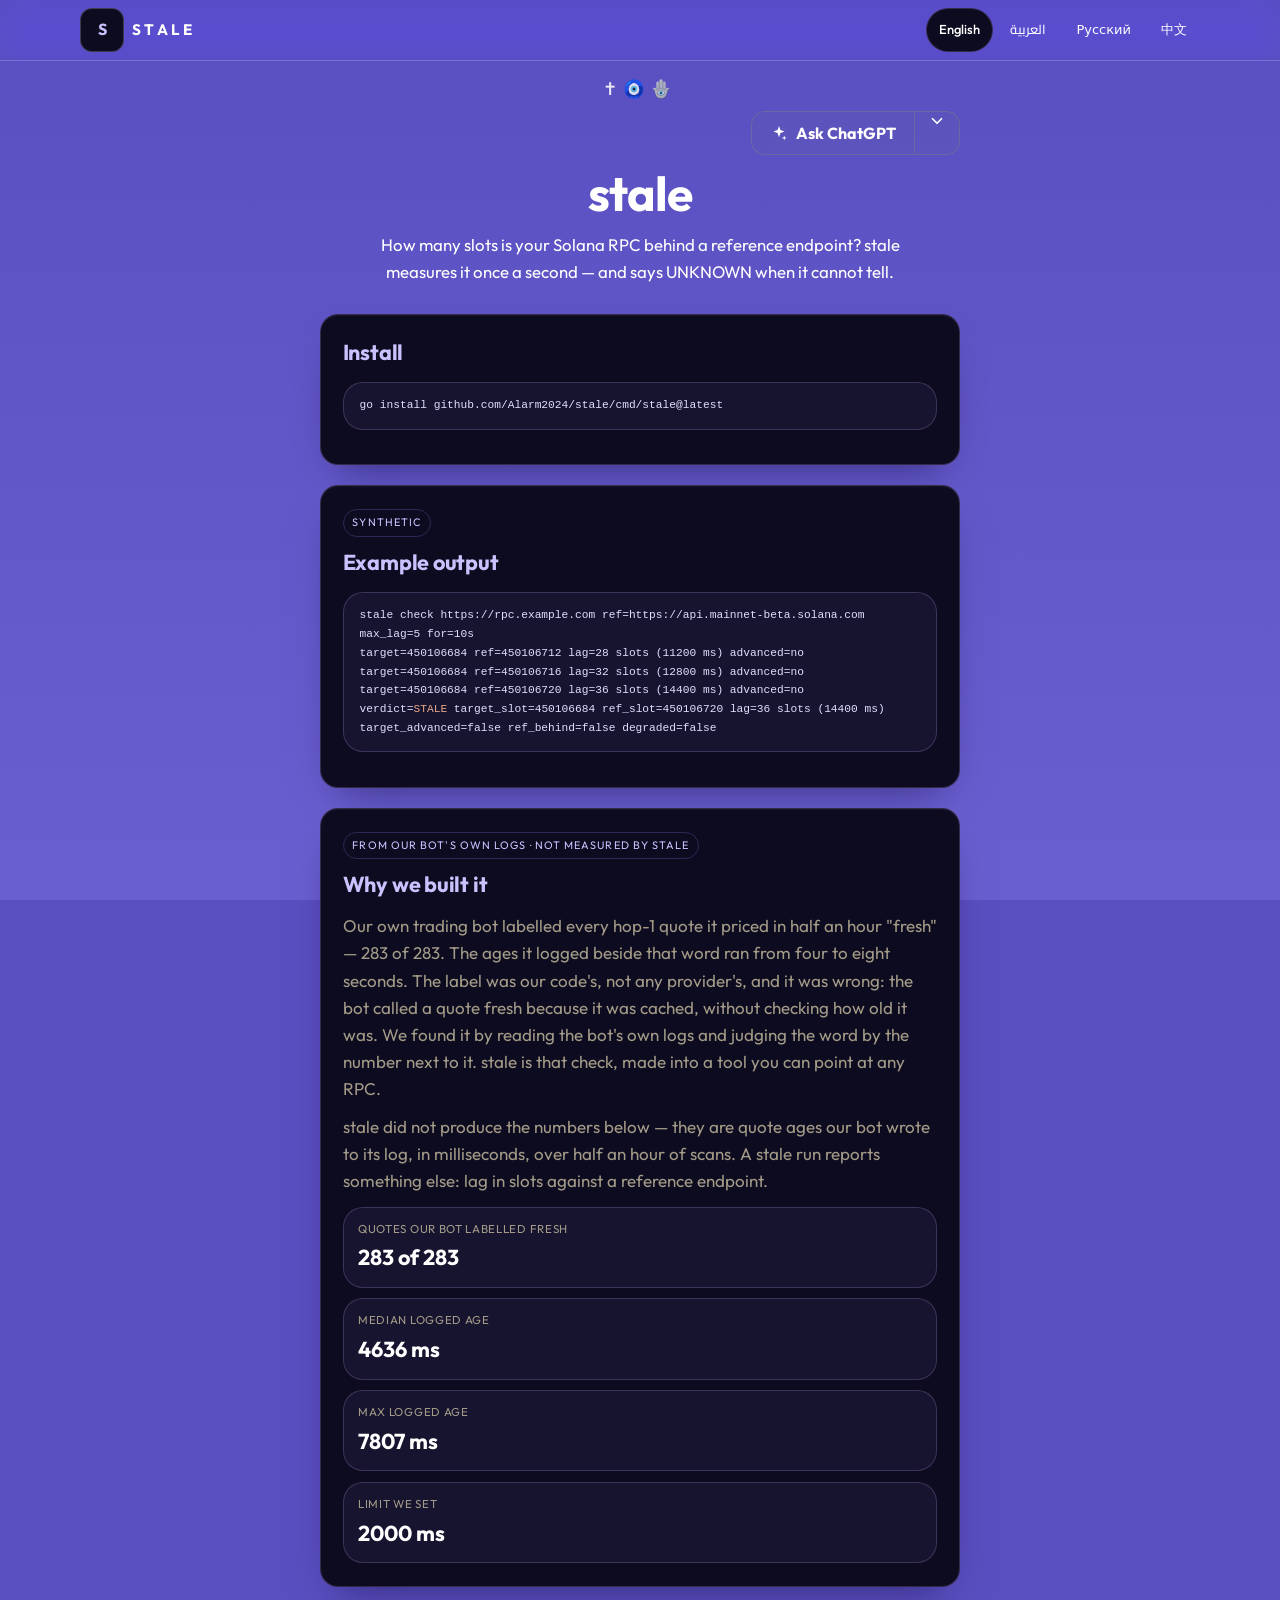
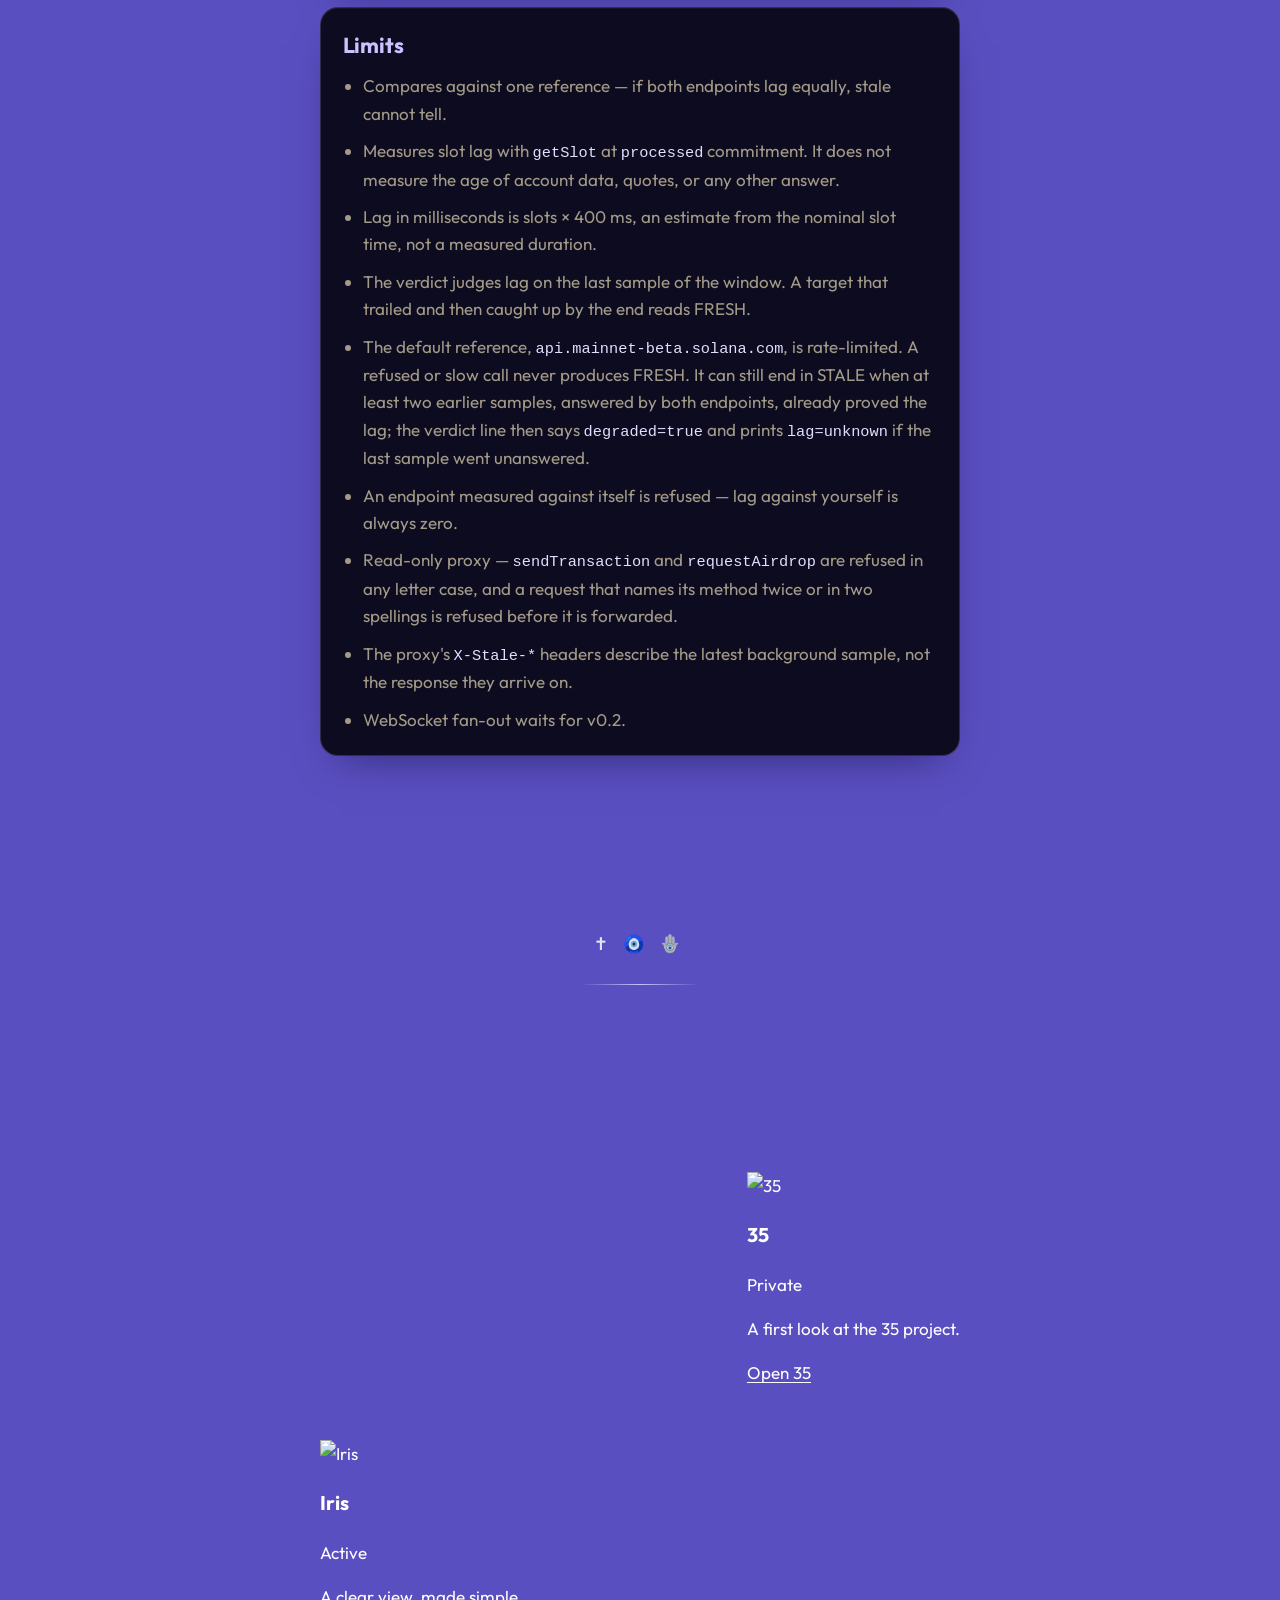
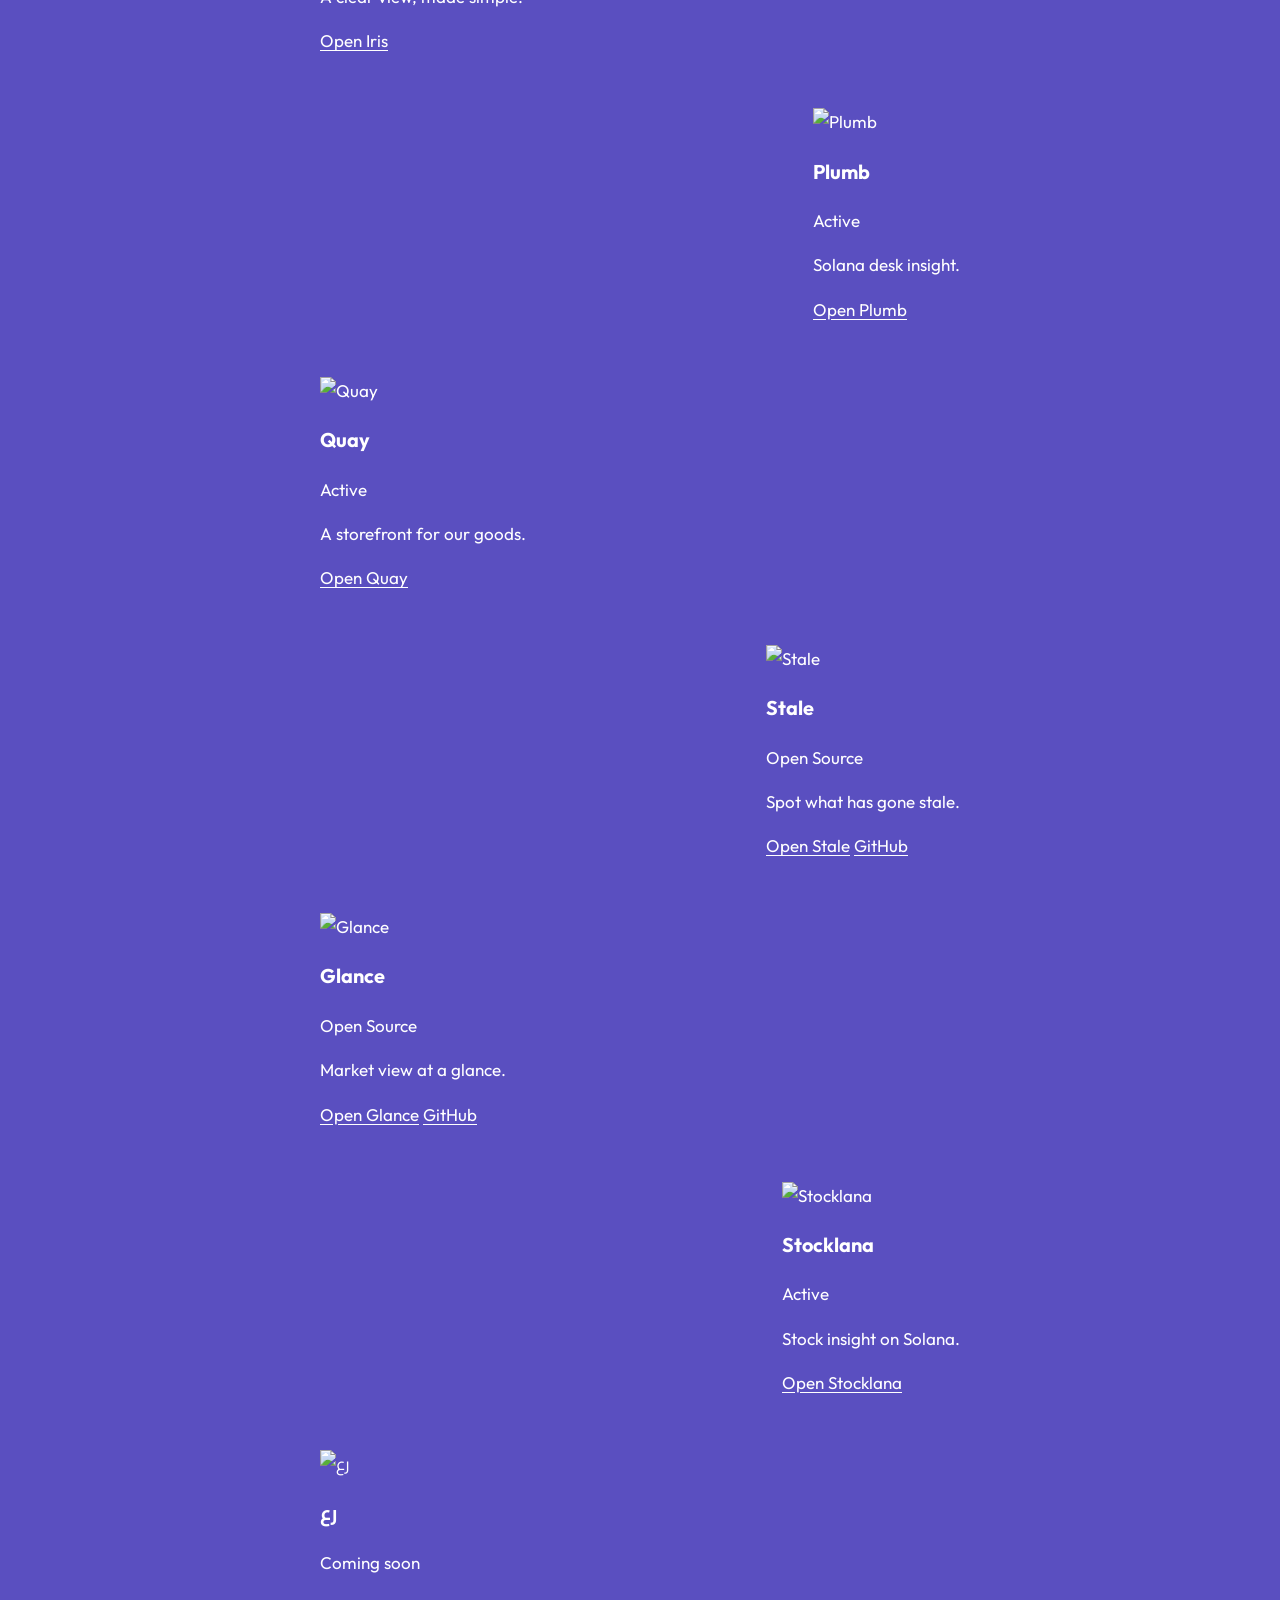
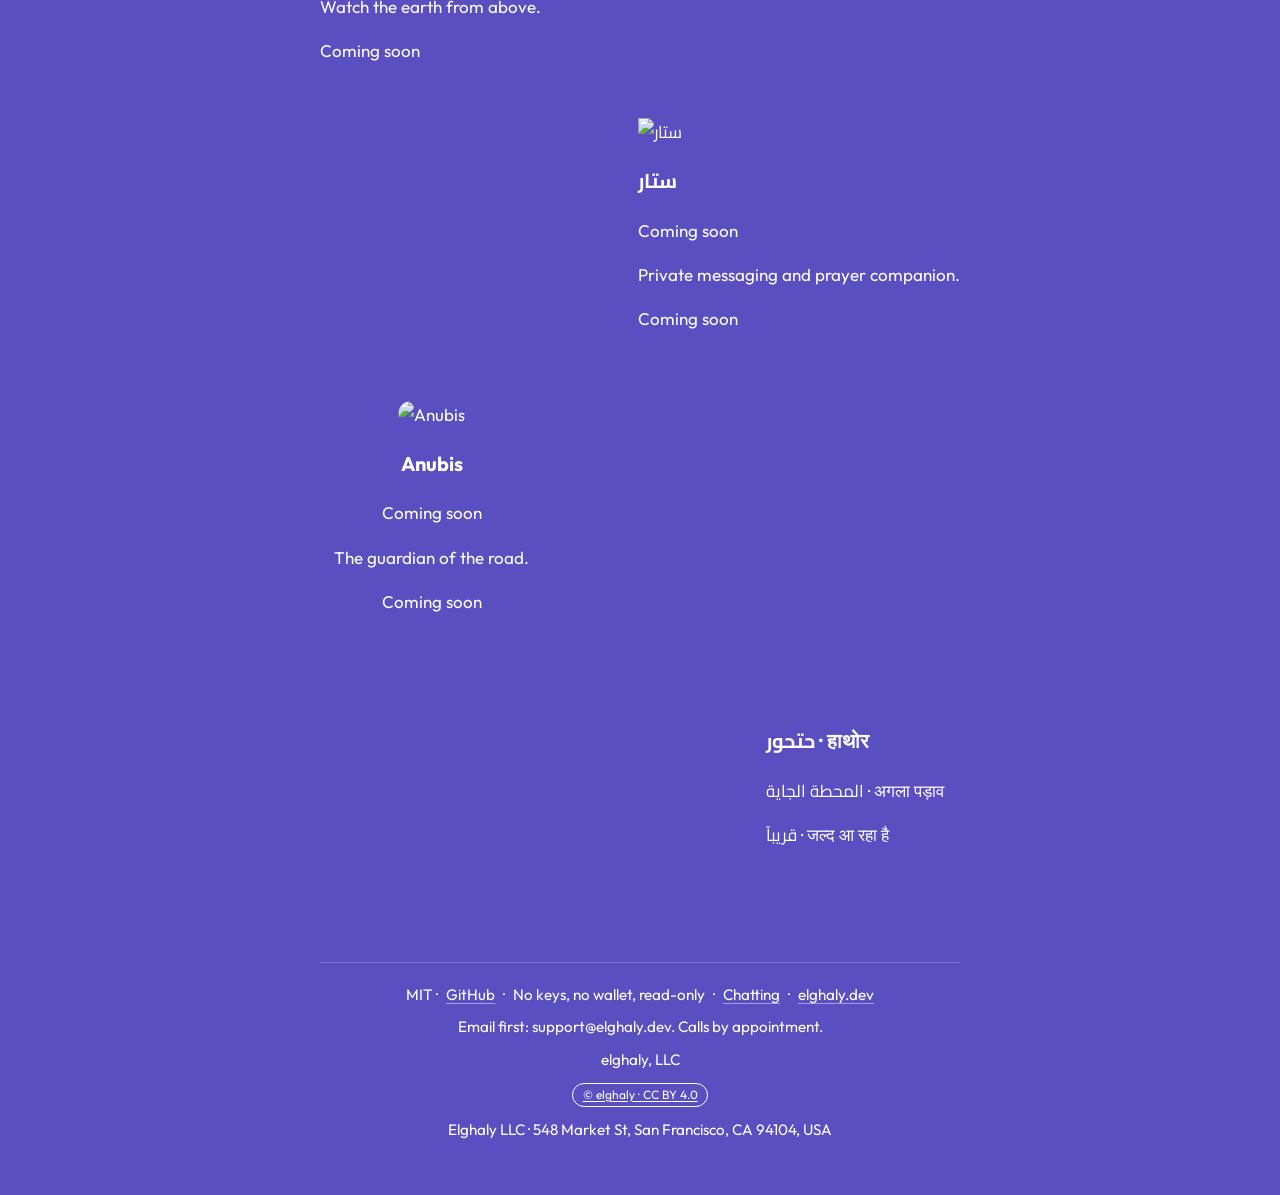
==== index.html @ 5268afd0 "footer: Calls by appointment, drop MIT/Open-source, favicon links (index.html)" ====
<!DOCTYPE html>
<html lang="en" dir="ltr">
<head>
  <meta charset="UTF-8">
  <meta name="viewport" content="width=device-width, initial-scale=1.0, viewport-fit=cover">
  <meta name="description" content="stale — how many slots a Solana RPC trails a reference endpoint. Read-only slot lag checker and proxy. MIT.">
  <meta name="theme-color" content="#5a4fc0">
  <meta property="og:title" content="stale — Solana RPC slot lag, measured">
  <meta property="og:description" content="stale compares a Solana RPC's getSlot with a reference endpoint and says FRESH, STALE or UNKNOWN.">
  <meta property="og:url" content="https://stale.elghaly.dev/">
  <link rel="canonical" href="https://stale.elghaly.dev/">
  <link rel="alternate" hreflang="en" href="https://stale.elghaly.dev/?lang=en">
  <link rel="alternate" hreflang="ar" href="https://stale.elghaly.dev/?lang=ar">
  <link rel="alternate" hreflang="ru" href="https://stale.elghaly.dev/?lang=ru">
  <link rel="alternate" hreflang="zh-Hans" href="https://stale.elghaly.dev/?lang=zh">
  <link rel="alternate" hreflang="x-default" href="https://stale.elghaly.dev/">
  <title>stale — Solana RPC slot lag, measured</title>
  <link rel="preload" href="/fonts/outfit-latin-700-normal.woff2" as="font" type="font/woff2" crossorigin>
  <link rel="preload" href="/fonts/outfit-latin-400-normal.woff2" as="font" type="font/woff2" crossorigin>
  <link rel="stylesheet" href="/css/site.css">
  <meta property="og:type" content="website">
  <meta property="og:site_name" content="stale">
  <meta property="og:image" content="https://stale.elghaly.dev/og.png">
  <meta property="og:image:width" content="1200">
  <meta property="og:image:height" content="630">
  <meta property="og:image:alt" content="stale — Solana RPC slot lag, measured">
  <meta name="twitter:image" content="https://stale.elghaly.dev/og.png">
  <meta name="twitter:card" content="summary_large_image">
  <link rel="icon" href="/favicon.ico" sizes="any">
  <link rel="icon" href="/favicon.svg" type="image/svg+xml">
  <link rel="apple-touch-icon" href="/apple-touch-icon.png">
<style id="lic-badges-css">.lic-badges{margin:.75rem 0 0;font-size:.75rem;line-height:1.2}.lic-badges>a,.lic-badges>span{display:inline-flex;align-items:center;min-height:24px;margin:.2rem .15rem;padding:0 .6rem;border:1px solid currentColor;border-radius:999px;color:inherit;vertical-align:middle}.lic-badges>a{text-decoration:underline;text-underline-offset:2px}.lic-badges>span{text-decoration:none}</style>

<style>
/* ported verbatim from elghaly.dev EN */
:root {
  --night: #07080c;
  --night-2: #0d1120;
  --tile: #10131f;
  --line: rgba(196, 161, 236, .22);
  --lilac: #c4a1ec;
  --lilac-soft: #e6d4fa;
  --lapis: #2a4cb3;
  --turquoise: #34b8ac;
  --ivory: #efe8d8;
  --muted: #a39b88;
  --radius: 18px;
  color-scheme: dark;
}
.mark { margin: 18px 0 0; /* Room above and below so no glyph is ever clipped by the text clip. */ padding: .12em .08em .18em; font-family: "Cinzel", Georgia, serif; font-style: normal; font-weight: 700; font-size: clamp(3rem, 13.5vw, 6rem); line-height: 1.15; letter-spacing: .06em; overflow: visible; background: linear-gradient(100deg, var(--gold-soft) 0%, var(--gold) 45%, #9f7fd1 100%); -webkit-background-clip: text; background-clip: text; -webkit-box-decoration-break: clone; box-decoration-break: clone; color: transparent; }
.signs { margin: 14px 0 0; font-size: 1.1rem; letter-spacing: .3em; }
/* The signs always read left to right. */ .signs, .team__signs { direction: ltr; unicode-bidi: isolate; }
.footer .signs { font-size: 1rem; letter-spacing: .25em; }
.rule { width: 120px; height: 1px; margin: 26px auto 0; border: 0; background: linear-gradient(90deg, transparent, var(--gold), transparent); }
.heard__title { margin: 0 0 20px; text-align: center; font-weight: 500; font-size: clamp(1.2rem, 5vw, 1.6rem); letter-spacing: .01em; }
.stops{list-style:none;margin:0;padding:30px 0 10px;position:relative}
.st{position:relative;margin:0 0 54px;display:flex}
.st.L{justify-content:flex-end;padding-left:14%}
.st.R{justify-content:flex-start;padding-right:14%}
.st.L .node{left:0%;transform:translateX(14px)}
.st.R .node{right:0%;transform:translateX(-14px)}
.st.on .node{background:var(--gold-soft);box-shadow:0 0 0 5px rgba(196,161,236,.18),0 0 22px 8px rgba(185,148,239,.75)}
.st.portrait .card{flex-direction:column;text-align:center;padding:14px 14px 18px}
.st.portrait .card img{width:100%;height:auto;aspect-ratio:3/4;border-radius:14px;object-position:center top}
.js .st .card{opacity:0;transition:opacity .9s ease,transform .9s cubic-bezier(.2,.7,.2,1)}
.js .st.L .card{transform:translateX(50px)}
.js .st.R .card{transform:translateX(-50px)}
.js .st.on .card{opacity:1;transform:none}
.js .st .card{opacity:1!important;transform:none!important;transition:none}
.st.textonly .card{padding:18px 16px}
)(); </script> <p>elghaly</p> <p class="lic-badges"><a href="https://creativecommons.org/licenses/by/4.0/" rel="license">© elghaly · CC BY 4.0</a></p> </footer> <script src="/page-menu.js" defer></script> <script> document.documentElement.classList.add('js'); const rm=matchMedia('(prefers-reduced-motion: reduce)').matches; const road=document.querySelector('.road'),stops=[...document.querySelectorAll('.st')],bed=document.getElementById('bed'),line=document.getElementById('line');let len=1; function draw(){const r=road.getBoundingClientRect();const pts=stops.map(s=>{const n=s.querySelector('.node').getBoundingClientRect();return[n.left+n.width/2-r.left,n.top+n.height/2-r.top]}
.node{position:absolute;top:34px;width:18px;height:18px;margin-top:-9px;border-radius:50%;background:#1a1430;border:2px solid var(--gold);transition:.7s}
.node{transition:none}
.card{width:100%;background:linear-gradient(160deg,rgba(26,20,48,.9),rgba(13,17,32,.92));border:1px solid var(--line);border-radius:var(--radius);padding:12px;display:flex;gap:12px;align-items:center;box-shadow:0 0 28px rgba(159,127,209,.14)}
.card img{width:76px;height:76px;border-radius:14px;object-fit:cover;flex:none;border:1px solid rgba(196,161,236,.4)}
</style>
</head>
<body>
  <a class="skip" href="#main" data-i18n="skip">Skip to content</a>

  <header class="nav">
    <div class="nav__in">
      <a class="stale-brand" href="/" aria-label="stale home">
        <span class="smark" aria-hidden="true"></span>
        <span class="sword">STALE</span>
      </a>
      <div class="lang-switch" id="langs" role="group" aria-label="Language" data-md-skip>
        <button type="button" class="lang-btn" data-lang="en" lang="en" aria-pressed="true">English</button>
        <button type="button" class="lang-btn" data-lang="ar" lang="ar" aria-pressed="false">العربية</button>
        <button type="button" class="lang-btn" data-lang="ru" lang="ru" aria-pressed="false">Русский</button>
        <button type="button" class="lang-btn" data-lang="zh" lang="zh-Hans" aria-pressed="false">中文</button>
      </div>
    </div>
  </header>

  <p class="signs" aria-hidden="true">✝️🧿🪬</p>

  <div class="page-wrap">
    <main id="main">
      <header class="phero">
        <div class="page-menu" data-page-menu></div>
        <h1 class="phero__title">stale</h1>
        <p class="phero__tag" data-i18n="hero_tag">How many slots is your Solana RPC behind a reference endpoint? stale measures it once a second — and says UNKNOWN when it cannot tell.</p>
      </header>

      <section class="section panel" id="install">
        <h2 class="section__label" data-i18n="install_h">Install</h2>
        <pre class="code-block"><code>go install github.com/Alarm2024/stale/cmd/stale@latest</code></pre>
      </section>

      <section class="section panel" id="example">
        <span class="badge" data-i18n="example_badge">Synthetic</span>
        <h2 class="section__label" data-i18n="example_h">Example output</h2>
        <pre class="code-block output"><code>stale check https://rpc.example.com ref=https://api.mainnet-beta.solana.com max_lag=5 for=10s
target=450106684 ref=450106712 lag=28 slots (11200 ms) advanced=no
target=450106684 ref=450106716 lag=32 slots (12800 ms) advanced=no
target=450106684 ref=450106720 lag=36 slots (14400 ms) advanced=no
verdict=<span class="verdict-stale">STALE</span> target_slot=450106684 ref_slot=450106720 lag=36 slots (14400 ms) target_advanced=false ref_behind=false degraded=false</code></pre>
      </section>

      <section class="section panel" id="why">
        <span class="badge" data-i18n="why_badge">From our bot's own logs · not measured by stale</span>
        <h2 class="section__label" data-i18n="why_h">Why we built it</h2>
        <p data-i18n="why_p1">Our own trading bot labelled every hop-1 quote it priced in half an hour "fresh" — 283 of 283. The ages it logged beside that word ran from four to eight seconds. The label was our code's, not any provider's, and it was wrong: the bot called a quote fresh because it was cached, without checking how old it was. We found it by reading the bot's own logs and judging the word by the number next to it. stale is that check, made into a tool you can point at any RPC.</p>
        <p data-i18n="why_p2">stale did not produce the numbers below — they are quote ages our bot wrote to its log, in milliseconds, over half an hour of scans. A stale run reports something else: lag in slots against a reference endpoint.</p>
        <div class="stat-grid">
          <div class="stat">
            <div class="stat__label" data-i18n="stat1">Quotes our bot labelled fresh</div>
            <div class="stat__value">283 of 283</div>
          </div>
          <div class="stat">
            <div class="stat__label" data-i18n="stat2">Median logged age</div>
            <div class="stat__value">4636 ms</div>
          </div>
          <div class="stat">
            <div class="stat__label" data-i18n="stat3">Max logged age</div>
            <div class="stat__value">7807 ms</div>
          </div>
          <div class="stat">
            <div class="stat__label" data-i18n="stat4">Limit we set</div>
            <div class="stat__value">2000 ms</div>
          </div>
        </div>
      </section>

      <section class="section panel" id="limits">
        <h2 class="section__label" data-i18n="limits_h">Limits</h2>
        <ul>
          <li data-i18n="lim1">Compares against one reference — if both endpoints lag equally, stale cannot tell.</li>
          <li data-i18n-html="lim2">Measures slot lag with <code>getSlot</code> at <code>processed</code> commitment. It does not measure the age of account data, quotes, or any other answer.</li>
          <li data-i18n-html="lim3">Lag in milliseconds is slots × 400&nbsp;ms, an estimate from the nominal slot time, not a measured duration.</li>
          <li data-i18n="lim4">The verdict judges lag on the last sample of the window. A target that trailed and then caught up by the end reads FRESH.</li>
          <li data-i18n-html="lim5">The default reference, <code>api.mainnet-beta.solana.com</code>, is rate-limited. A refused or slow call never produces FRESH. It can still end in STALE when at least two earlier samples, answered by both endpoints, already proved the lag; the verdict line then says <code>degraded=true</code> and prints <code>lag=unknown</code> if the last sample went unanswered.</li>
          <li data-i18n="lim6">An endpoint measured against itself is refused — lag against yourself is always zero.</li>
          <li data-i18n-html="lim7">Read-only proxy — <code>sendTransaction</code> and <code>requestAirdrop</code> are refused in any letter case, and a request that names its method twice or in two spellings is refused before it is forwarded.</li>
          <li data-i18n-html="lim8">The proxy's <code>X-Stale-*</code> headers describe the latest background sample, not the response they arrive on.</li>
          <li data-i18n="lim9">WebSocket fan-out waits for v0.2.</li>
        </ul>
      </section>
    <h1 class="mark" lang="en" dir="ltr">elghaly</h1>
<p class="signs" aria-hidden="true">✝️ 🧿 🪬</p>
<hr class="rule">
<svg class="road__svg" aria-hidden="true"><path class="bed" id="bed"/><path class="line" id="line"/></svg>
      <ol class="stops" id="stops" aria-label="Our projects">
        <li class="st L"><i class="node"></i><div class="card"><img src="https://elghaly.dev/assets/emblem-35-480.webp" width="480" height="480" alt="35" loading="lazy" decoding="async"><div class="txt"><h3>35</h3><span class="pill p-pv">Private</span><p>A first look at the 35 project.</p><a class="go" href="https://35.elghaly.dev/" rel="noopener noreferrer">Open 35</a></div></div></li>
        <li class="st R"><i class="node"></i><div class="card"><img src="https://elghaly.dev/assets/emblem-iris-480.webp" width="480" height="480" alt="Iris" loading="lazy" decoding="async"><div class="txt"><h3>Iris</h3><span class="pill p-on">Active</span><p>A clear view, made simple.</p><a class="go" href="https://iris-35.elghaly.dev/" rel="noopener noreferrer">Open Iris</a></div></div></li>
        <li class="st L"><i class="node"></i><div class="card"><img src="https://elghaly.dev/assets/emblem-plumb-480.webp" width="480" height="480" alt="Plumb" loading="lazy" decoding="async"><div class="txt"><h3>Plumb</h3><span class="pill p-on">Active</span><p>Solana desk insight.</p><a class="go" href="https://plumb-35.elghaly.dev/" rel="noopener noreferrer">Open Plumb</a></div></div></li>
        <li class="st R"><i class="node"></i><div class="card"><img src="https://elghaly.dev/assets/emblem-quay-480.webp" width="480" height="480" alt="Quay" loading="lazy" decoding="async"><div class="txt"><h3>Quay</h3><span class="pill p-on">Active</span><p>A storefront for our goods.</p><a class="go" href="https://quay-35.elghaly.dev/" rel="noopener noreferrer">Open Quay</a></div></div></li>
        <li class="st L"><i class="node"></i><div class="card"><img src="https://elghaly.dev/assets/emblem-stale-480.webp" width="480" height="480" alt="Stale" loading="lazy" decoding="async"><div class="txt"><h3>Stale</h3><span class="pill p-os">Open Source</span><p>Spot what has gone stale.</p><a class="go" href="https://stale.elghaly.dev/" rel="noopener noreferrer">Open Stale</a> <a class="go go--gh" href="https://github.com/elghaly-dev/stale" rel="noopener noreferrer">GitHub</a></div></div></li>
        <li class="st R"><i class="node"></i><div class="card"><img src="https://elghaly.dev/assets/emblem-glance-480.webp" width="480" height="480" alt="Glance" loading="lazy" decoding="async"><div class="txt"><h3>Glance</h3><span class="pill p-os">Open Source</span><p>Market view at a glance.</p><a class="go" href="https://glance.elghaly.dev/" rel="noopener noreferrer">Open Glance</a> <a class="go go--gh" href="https://github.com/elghaly-dev/glance" rel="noopener noreferrer">GitHub</a></div></div></li>
        <li class="st L"><i class="node"></i><div class="card"><img src="https://elghaly.dev/assets/emblem-stocklana-480.webp" width="480" height="480" alt="Stocklana" loading="lazy" decoding="async"><div class="txt"><h3>Stocklana</h3><span class="pill p-on">Active</span><p>Stock insight on Solana.</p><a class="go" href="https://stocklana.elghaly.dev/" rel="noopener noreferrer">Open Stocklana</a></div></div></li>
        <li class="st R"><i class="node"></i><div class="card"><img src="https://elghaly.dev/assets/emblem-ra-480.webp?v=3" width="480" height="480" alt="رع" loading="lazy" decoding="async"><div class="txt"><h3 dir="rtl" lang="ar">رع</h3><span class="pill p-soon">Coming soon</span><p>Watch the earth from above.</p><span class="go go--off" aria-disabled="true">Coming soon</span></div></div></li>
        <li class="st L"><i class="node"></i><div class="card"><img src="https://elghaly.dev/assets/emblem-satar-480.webp?v=3" width="480" height="480" alt="ستار" loading="lazy" decoding="async"><div class="txt"><h3 dir="rtl" lang="ar">ستار</h3><span class="pill p-soon">Coming soon</span><p>Private messaging and prayer companion.</p><span class="go go--off" aria-disabled="true">Coming soon</span></div></div></li>
        <li class="st R portrait"><i class="node"></i><div class="card"><img src="https://elghaly.dev/assets/anubis-2-480.webp" width="480" height="480" alt="Anubis" loading="lazy" decoding="async"><div class="txt"><h3>Anubis</h3><span class="pill p-soon">Coming soon</span><p>The guardian of the road.</p><span class="go go--off" aria-disabled="true">Coming soon</span></div></div></li>
        <li class="st L textonly"><i class="node"></i><div class="card"><div class="txt"><h3><span lang="ar" dir="rtl">حتحور</span> · <span lang="hi">हाथोर</span></h3><p><span lang="ar" dir="rtl">المحطة الجاية</span> · <span lang="hi">अगला पड़ाव</span></p><span class="go go--off" aria-disabled="true"><span lang="ar" dir="rtl">قريباً</span> · <span lang="hi">जल्द आ रहा है</span></span></div></div></li>
      </ol>
</main>

    <footer class="footer">
      <p class="footer__nav">
        MIT · <a href="https://github.com/Alarm2024/stale">GitHub</a> · <span data-i18n="footer_keys">No keys, no wallet, read-only</span>
        · <a href="https://chatting.elghaly.dev/">Chatting</a>
        · <a href="https://elghaly.dev/">elghaly.dev</a>
      </p>
      <p data-i18n="footer_contact">Email first: support@elghaly.dev. Calls by appointment.</p>
      <p>elghaly, LLC</p>
      <p class="lic-badges"><a href="https://creativecommons.org/licenses/by/4.0/" rel="license">© elghaly · CC BY 4.0</a></p>
          <p class="footer__address">Elghaly LLC · 548 Market St, San Francisco, CA 94104, USA</p>
</footer>
  </div>
  <script src="/i18n.js" defer></script>
  <script src="/page-menu.js" defer></script>
</body>
</html>
---- css/site.css ----
/* stale.elghaly.dev — palette matches chatting.elghaly.dev (glass.css). */

@font-face {
  font-family: "Outfit";
  font-style: normal;
  font-weight: 700;
  font-display: swap;
  src: url("/fonts/outfit-latin-700-normal.woff2") format("woff2");
  unicode-range: U+0000-00FF,U+0131,U+0152-0153,U+02BB-02BC,U+02C6,U+02DA,U+02DC,U+0304,U+0308,U+0329,U+2000-206F,U+20AC,U+2122,U+2191,U+2193,U+2212,U+2215,U+FEFF,U+FFFD;
}
@font-face {
  font-family: "Outfit";
  font-style: normal;
  font-weight: 400;
  font-display: swap;
  src: url("/fonts/outfit-latin-400-normal.woff2") format("woff2");
  unicode-range: U+0000-00FF,U+0131,U+0152-0153,U+02BB-02BC,U+02C6,U+02DA,U+02DC,U+0304,U+0308,U+0329,U+2000-206F,U+20AC,U+2122,U+2191,U+2193,U+2212,U+2215,U+FEFF,U+FFFD;
}
@font-face {
  font-family: "Outfit";
  font-style: normal;
  font-weight: 500;
  font-display: swap;
  src: url("/fonts/outfit-latin-500-normal.woff2") format("woff2");
  unicode-range: U+0000-00FF,U+0131,U+0152-0153,U+02BB-02BC,U+02C6,U+02DA,U+02DC,U+0304,U+0308,U+0329,U+2000-206F,U+20AC,U+2122,U+2191,U+2193,U+2212,U+2215,U+FEFF,U+FFFD;
}
@font-face {
  font-family: "Cairo";
  font-style: normal;
  font-weight: 200 1000;
  font-display: swap;
  src: url("/fonts/cairo-arabic-wght.woff2") format("woff2");
  unicode-range: U+0600-06FF,U+0750-077F,U+0870-088E,U+0890-0891,U+0897-08E1,U+08E3-08FF,U+200C-200E,U+2010-2011,U+204F,U+2E41,U+FB50-FDFF,U+FE70-FE74,U+FE76-FEFC;
}

:root {
  color-scheme: dark;
  --bg: #5a4fc0;
  --bg-2: #6a5fd0;
  --card: #0d0b1f;
  --card-2: #17142f;
  --line: #1c1838;
  --line-2: #2e2856;
  --text: #ffffff;
  --muted: #b9b3e6;
  --gold: #c9c2ff;
  --gold-2: #e2deff;
  --gold-ink: #17123d;
  --pos: #7be3b0;
  --on-bg-line: rgba(255, 255, 255, 0.2);
  --shadow: inset 0 1px 0 rgba(255, 255, 255, 0.04), 0 18px 40px -20px rgba(16, 10, 58, 0.6);
  --radius: 22px;
  --radius-sm: 20px;
  --ease: cubic-bezier(0.2, 0.7, 0.2, 1);
  --font: "Outfit", "Cairo", system-ui, -apple-system, "Segoe UI", sans-serif;
  --max: 72rem;
  --gutter: 1rem;
  --content: 42rem;
  --status-fresh: #7be3b0;
  --status-stale: #e8a88a;
}

*,
*::before,
*::after {
  box-sizing: border-box;
}

html {
  -webkit-text-size-adjust: 100%;
  background: var(--bg);
  scroll-behavior: smooth;
}

body {
  margin: 0;
  min-height: 100dvh;
  color: var(--text);
  font: 400 1.0625rem/1.6 var(--font);
  -webkit-font-smoothing: antialiased;
  overflow-x: hidden;
}

body::before {
  content: "";
  position: fixed;
  inset: 0;
  z-index: -1;
  pointer-events: none;
  background: linear-gradient(180deg, var(--bg), var(--bg-2));
}

a {
  color: var(--text);
  text-underline-offset: 3px;
}

:focus-visible {
  outline: 2px solid var(--text);
  outline-offset: 3px;
  border-radius: 6px;
}

.skip {
  position: absolute;
  left: 1rem;
  top: -4rem;
  z-index: 100;
  padding: 0.6rem 1rem;
  border-radius: 999px;
  background: var(--gold);
  color: var(--gold-ink);
  font-weight: 500;
  text-decoration: none;
}

.skip:focus {
  top: 0.75rem;
}

.nav {
  position: sticky;
  top: 0;
  z-index: 50;
  background: rgba(90, 79, 192, 0.94);
  border-bottom: 1px solid var(--on-bg-line);
}

@supports ((-webkit-backdrop-filter: blur(1px)) or (backdrop-filter: blur(1px))) {
  .nav {
    background: rgba(90, 79, 192, 0.78);
    -webkit-backdrop-filter: saturate(160%) blur(16px);
    backdrop-filter: saturate(160%) blur(16px);
  }
}

.nav__in {
  max-width: var(--max);
  min-height: 60px;
  margin: 0 auto;
  padding: 0.5rem var(--gutter);
  display: flex;
  align-items: center;
  flex-wrap: wrap;
  gap: 0.5rem 0.75rem;
}

.stale-brand {
  flex: none;
  display: inline-flex;
  align-items: center;
  gap: 0.5rem;
  text-decoration: none;
  color: inherit;
  direction: ltr;
  unicode-bidi: isolate;
}

.smark {
  display: inline-flex;
  align-items: center;
  justify-content: center;
  width: 2.75rem;
  height: 2.75rem;
  min-width: 44px;
  min-height: 44px;
  border-radius: 12px;
  border: 1px solid var(--on-bg-line);
  background: var(--card);
  color: var(--gold);
  font-weight: 700;
  font-size: 1rem;
}

.smark::before {
  content: "S";
}

.sword {
  font-weight: 700;
  font-size: 0.95rem;
  letter-spacing: 0.22em;
  color: var(--text);
}

.lang-switch {
  display: flex;
  flex-wrap: wrap;
  gap: 4px;
  min-width: 0;
  max-width: 100%;
  margin-inline-start: auto;
  overflow-x: auto;
  scrollbar-width: none;
  -webkit-overflow-scrolling: touch;
}

.lang-switch::-webkit-scrollbar {
  display: none;
}

.lang-btn {
  flex: none;
  min-height: 44px;
  padding: 0.35rem 0.75rem;
  border: 1px solid transparent;
  border-radius: 999px;
  background: transparent;
  color: var(--text);
  font: 500 0.8125rem/1.2 var(--font);
  cursor: pointer;
  white-space: nowrap;
}

.lang-btn[aria-pressed="true"] {
  border-color: var(--line);
  background: var(--card);
}

@media (max-width: 420px) {
  .nav__in {
    gap: 0.5rem;
  }

  .lang-switch {
    flex: 1 1 100%;
    order: 3;
    margin-inline-start: 0;
    flex-wrap: nowrap;
  }

  .lang-btn {
    font-size: 0.75rem;
    padding: 0.35rem 0.55rem;
  }
}

.signs {
  text-align: center;
  font-size: 0.875rem;
  opacity: 0.85;
  margin: 0.75rem 0 0;
}

.page-wrap {
  max-width: var(--content);
  margin: 0 auto;
  padding: 0 var(--gutter) 3rem;
}

.page-menu {
  display: flex;
  justify-content: flex-end;
  min-height: 44px;
  margin: 0 0 0.75rem;
}

.phero {
  text-align: center;
  margin: 0.5rem 0 1.75rem;
}

.phero__title {
  margin: 0 0 0.75rem;
  font-size: clamp(2.25rem, 9vw, 3rem);
  font-weight: 700;
  letter-spacing: -0.02em;
  line-height: 1.1;
}

.phero__tag {
  margin: 0 auto;
  max-width: 34rem;
  color: var(--text);
  font-size: 1.05rem;
}

.section {
  margin-bottom: 1.25rem;
}

.panel {
  border: 1px solid var(--line);
  border-radius: var(--radius);
  background: var(--card);
  box-shadow: var(--shadow);
  padding: 1.25rem 1.35rem 1.4rem;
}

.section__label {
  margin: 0 0 0.65rem;
  font-size: 1.35rem;
  font-weight: 700;
  letter-spacing: -0.01em;
  color: var(--gold);
}

.section p,
.section li {
  color: var(--muted);
  margin: 0 0 0.65rem;
}

.section ul {
  margin: 0;
  padding-inline-start: 1.25rem;
}

.section li:last-child {
  margin-bottom: 0;
}

.section code {
  font-size: 0.9em;
  color: var(--gold-2);
}

.badge {
  display: inline-block;
  font-size: 0.68rem;
  letter-spacing: 0.1em;
  text-transform: uppercase;
  padding: 0.25rem 0.55rem;
  border-radius: 999px;
  border: 1px solid var(--line-2);
  color: var(--gold);
  margin-bottom: 0.5rem;
}

.code-block {
  background: var(--card-2);
  border: 1px solid var(--line);
  border-radius: var(--radius-sm);
  padding: 0.85rem 1rem;
  overflow-x: auto;
  font-family: ui-monospace, "SF Mono", Menlo, monospace;
  font-size: 0.78rem;
  line-height: 1.5;
  color: var(--text);
  max-width: 100%;
  word-break: break-word;
  white-space: pre-wrap;
}

.output .verdict-fresh {
  color: var(--status-fresh);
}

.output .verdict-stale {
  color: var(--status-stale);
}

.stat-grid {
  display: grid;
  gap: 0.65rem;
  margin-top: 0.75rem;
}

.stat {
  background: var(--card-2);
  border: 1px solid var(--line);
  border-radius: var(--radius-sm);
  padding: 0.75rem 0.9rem;
}

.stat__label {
  font-size: 0.72rem;
  letter-spacing: 0.06em;
  text-transform: uppercase;
  color: var(--muted);
}

.stat__value {
  font-size: 1.35rem;
  font-weight: 700;
  color: var(--text);
  margin-top: 0.15rem;
}

.footer {
  margin-top: 2rem;
  padding-top: 1.25rem;
  border-top: 1px solid var(--on-bg-line);
  text-align: center;
  font-size: 0.95rem;
  color: var(--text);
}

.footer p {
  margin: 0 0 0.5rem;
}

.footer a {
  color: var(--text);
  text-decoration: underline;
  text-decoration-color: rgba(255, 255, 255, 0.45);
}

.footer a:hover {
  text-decoration-color: var(--text);
}

.lic-badges a {
  color: var(--text);
}

.footer__nav {
  display: flex;
  flex-wrap: wrap;
  justify-content: center;
  gap: 0.35rem 0.5rem;
}

html[lang|="ar"] .section__label,
html[lang|="ar"] .phero__title {
  letter-spacing: 0;
}
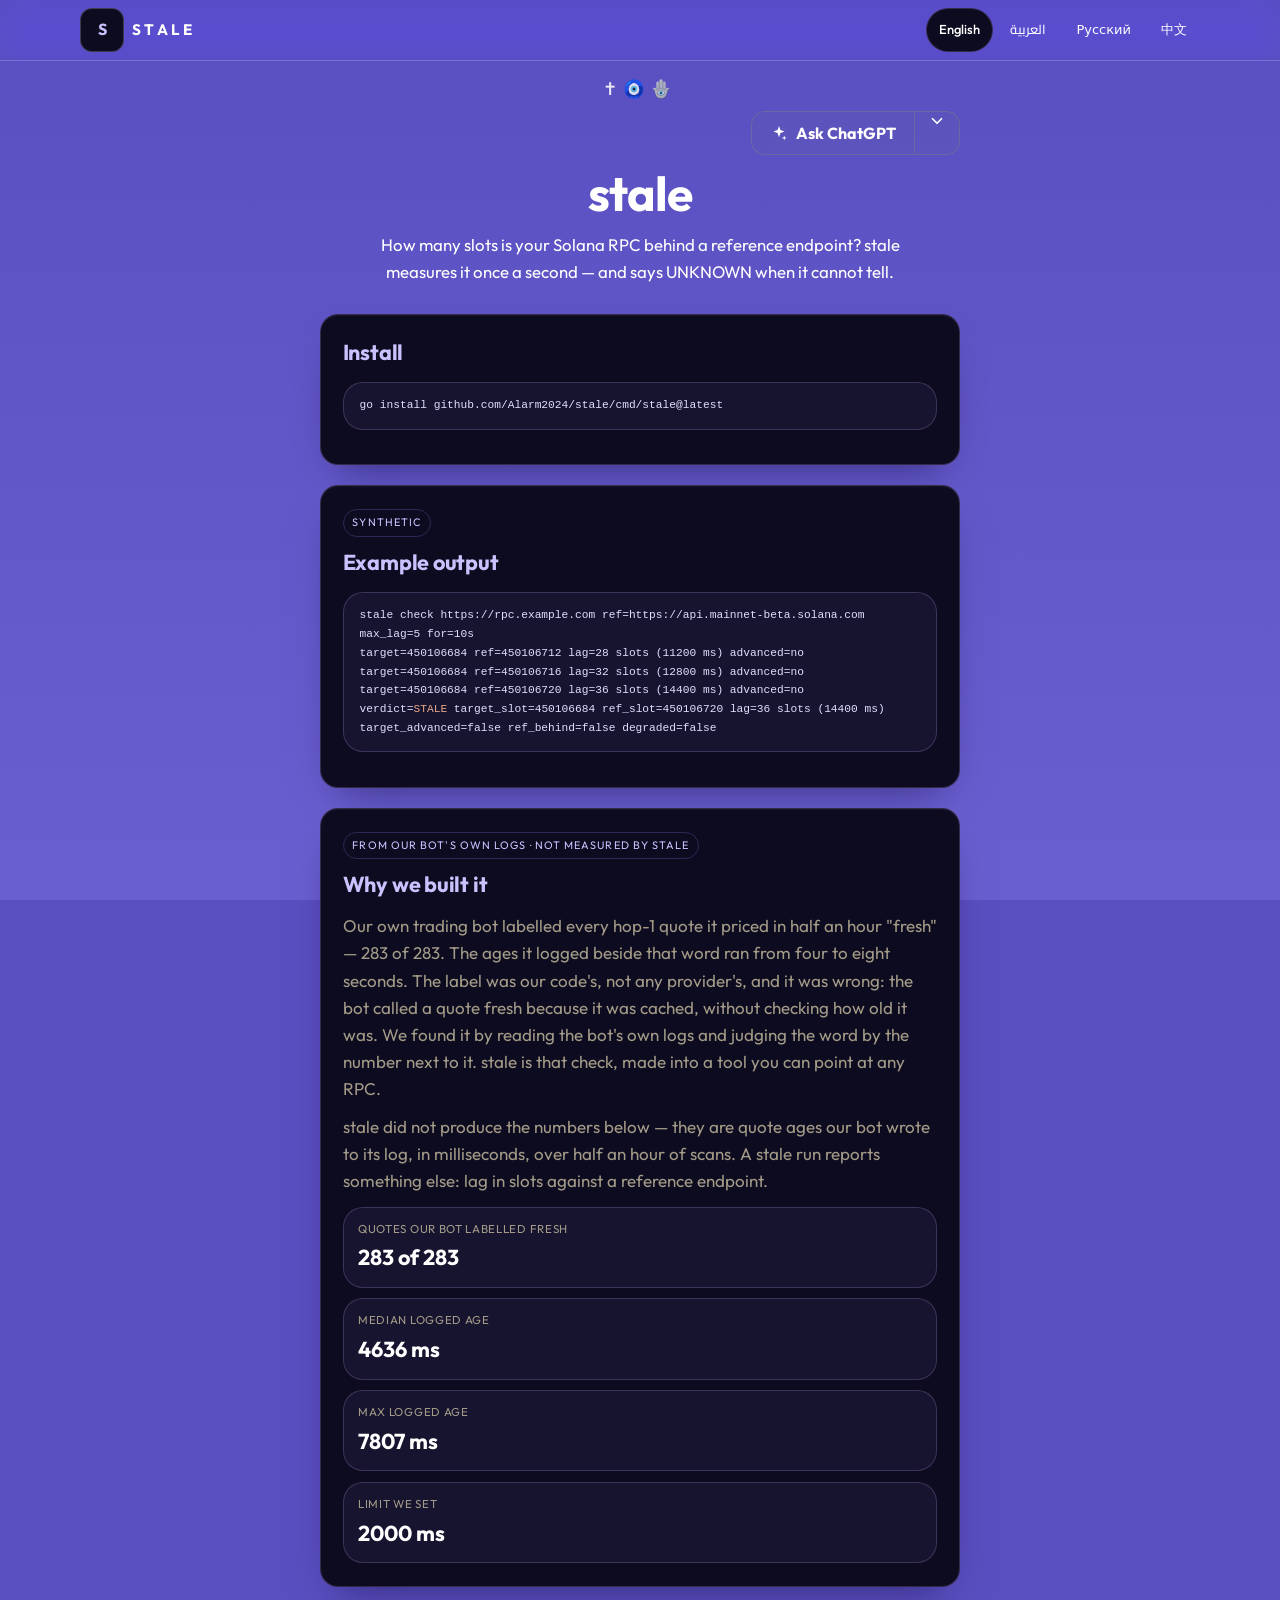
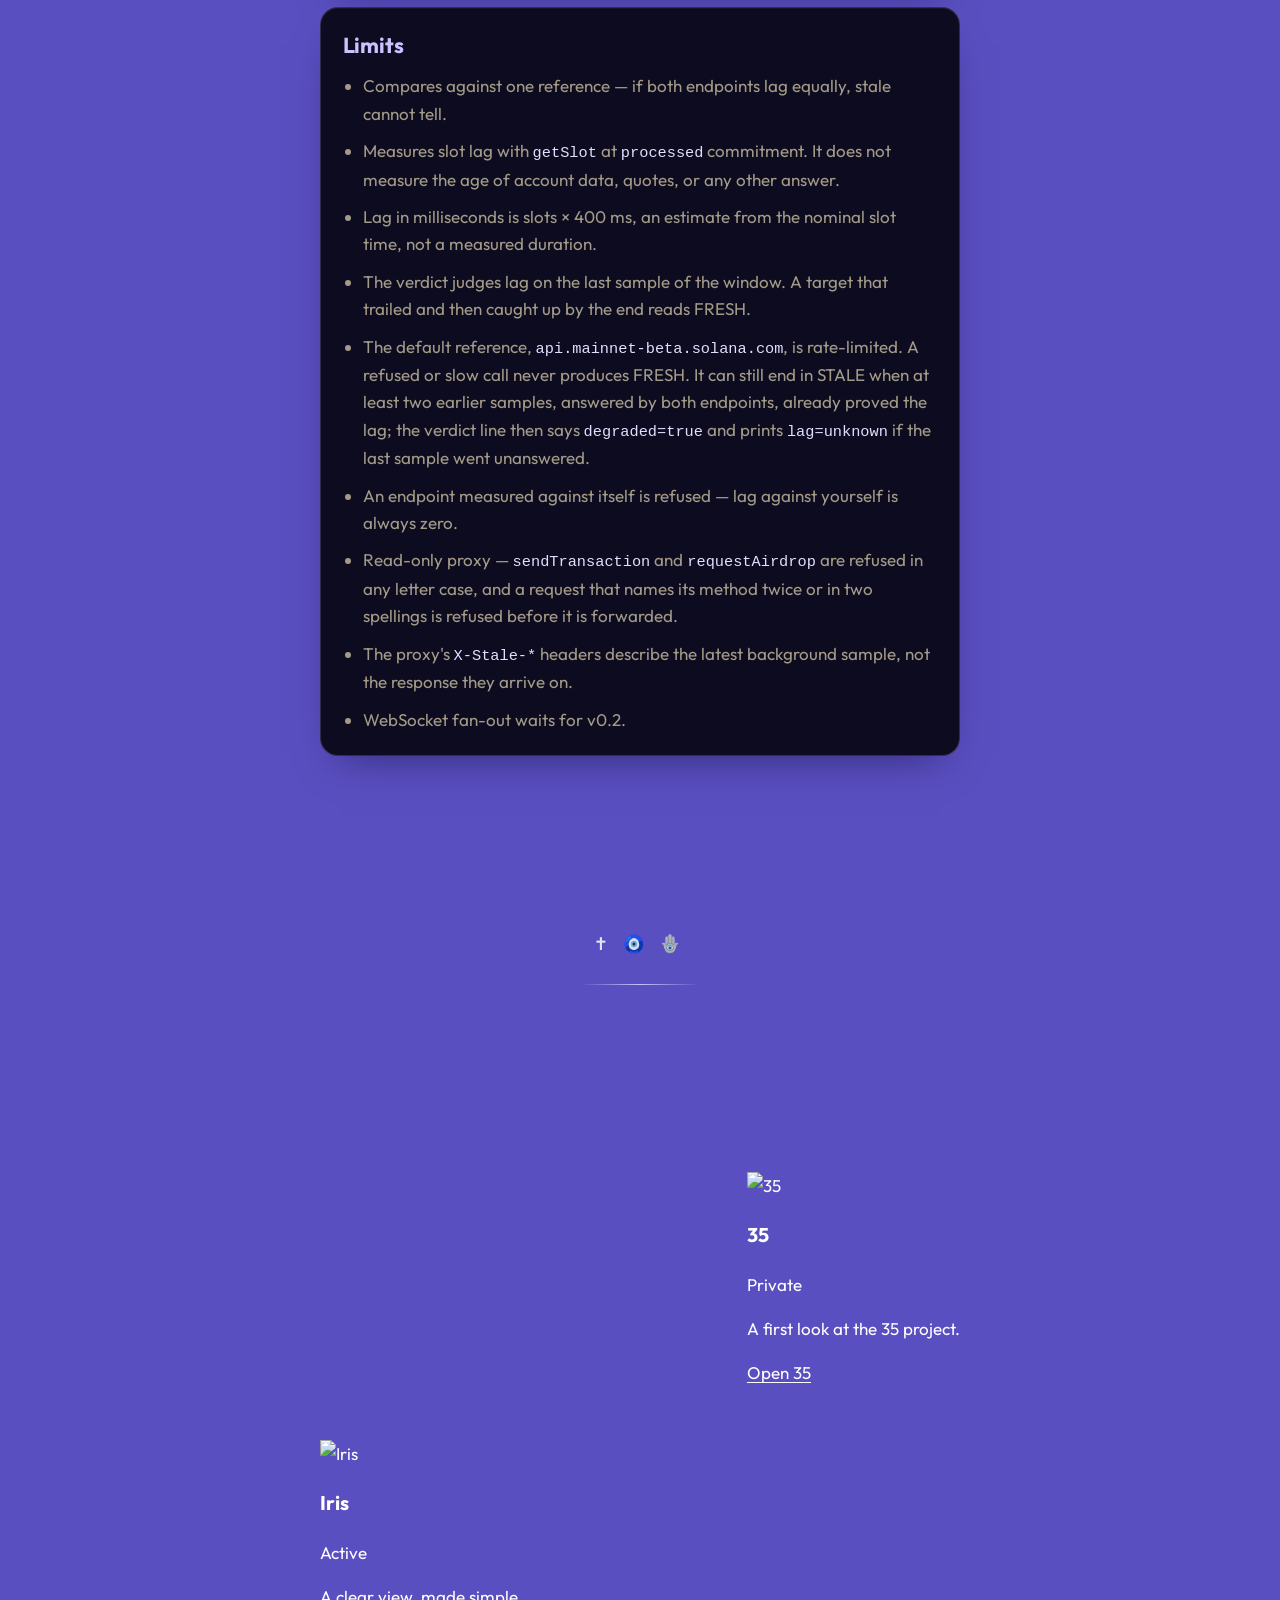
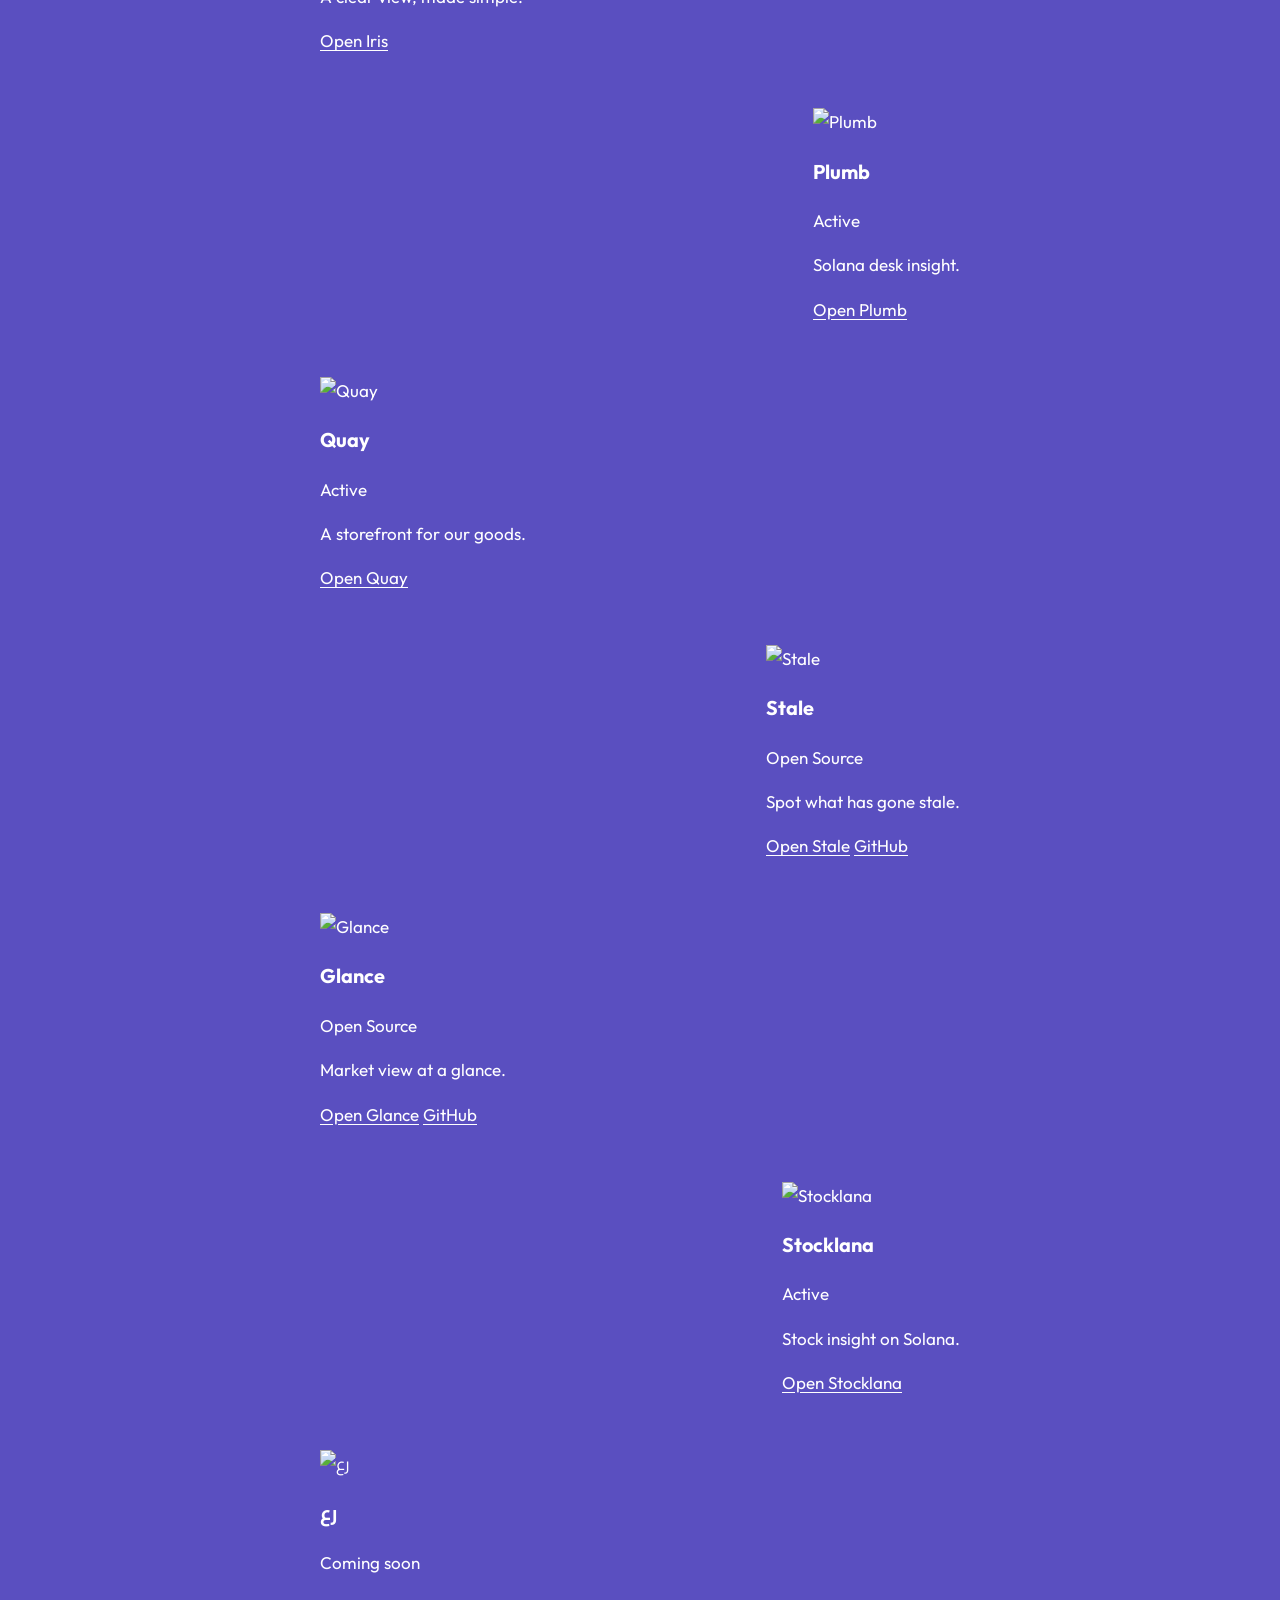
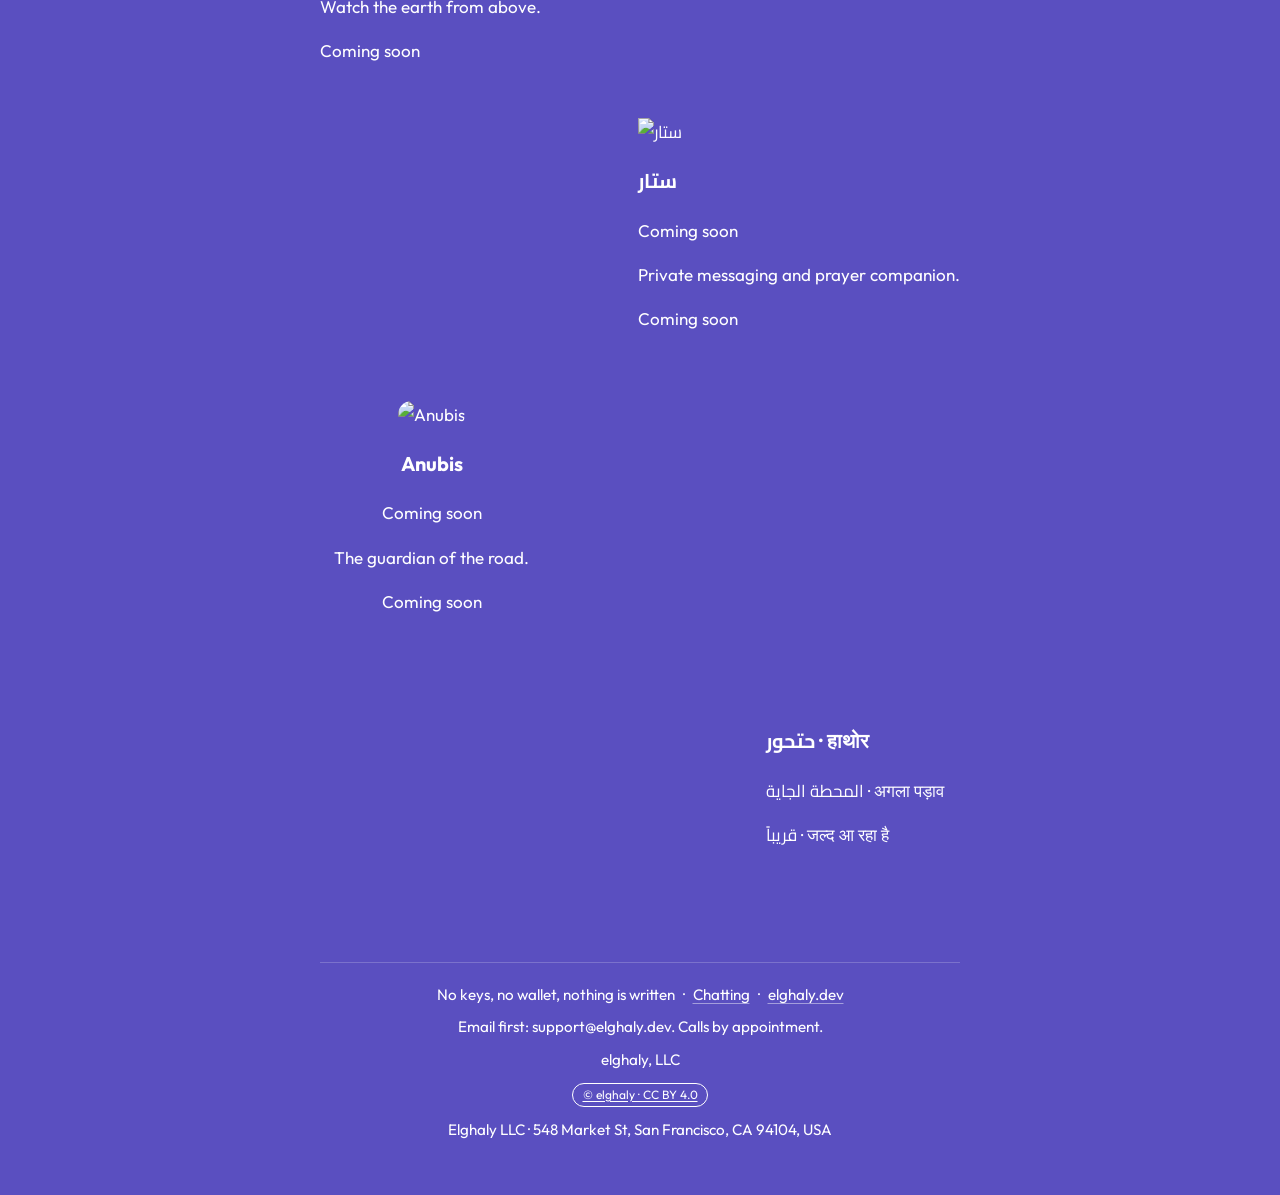
==== commit e875739b: "footer: drop MIT/GitHub, footer_keys wording" ====
--- a/index.html
+++ b/index.html
@@ -178,7 +178,7 @@
 
     <footer class="footer">
       <p class="footer__nav">
-        MIT · <a href="https://github.com/Alarm2024/stale">GitHub</a> · <span data-i18n="footer_keys">No keys, no wallet, read-only</span>
+        <span data-i18n="footer_keys">No keys, no wallet, nothing is written</span>
         · <a href="https://chatting.elghaly.dev/">Chatting</a>
         · <a href="https://elghaly.dev/">elghaly.dev</a>
       </p>
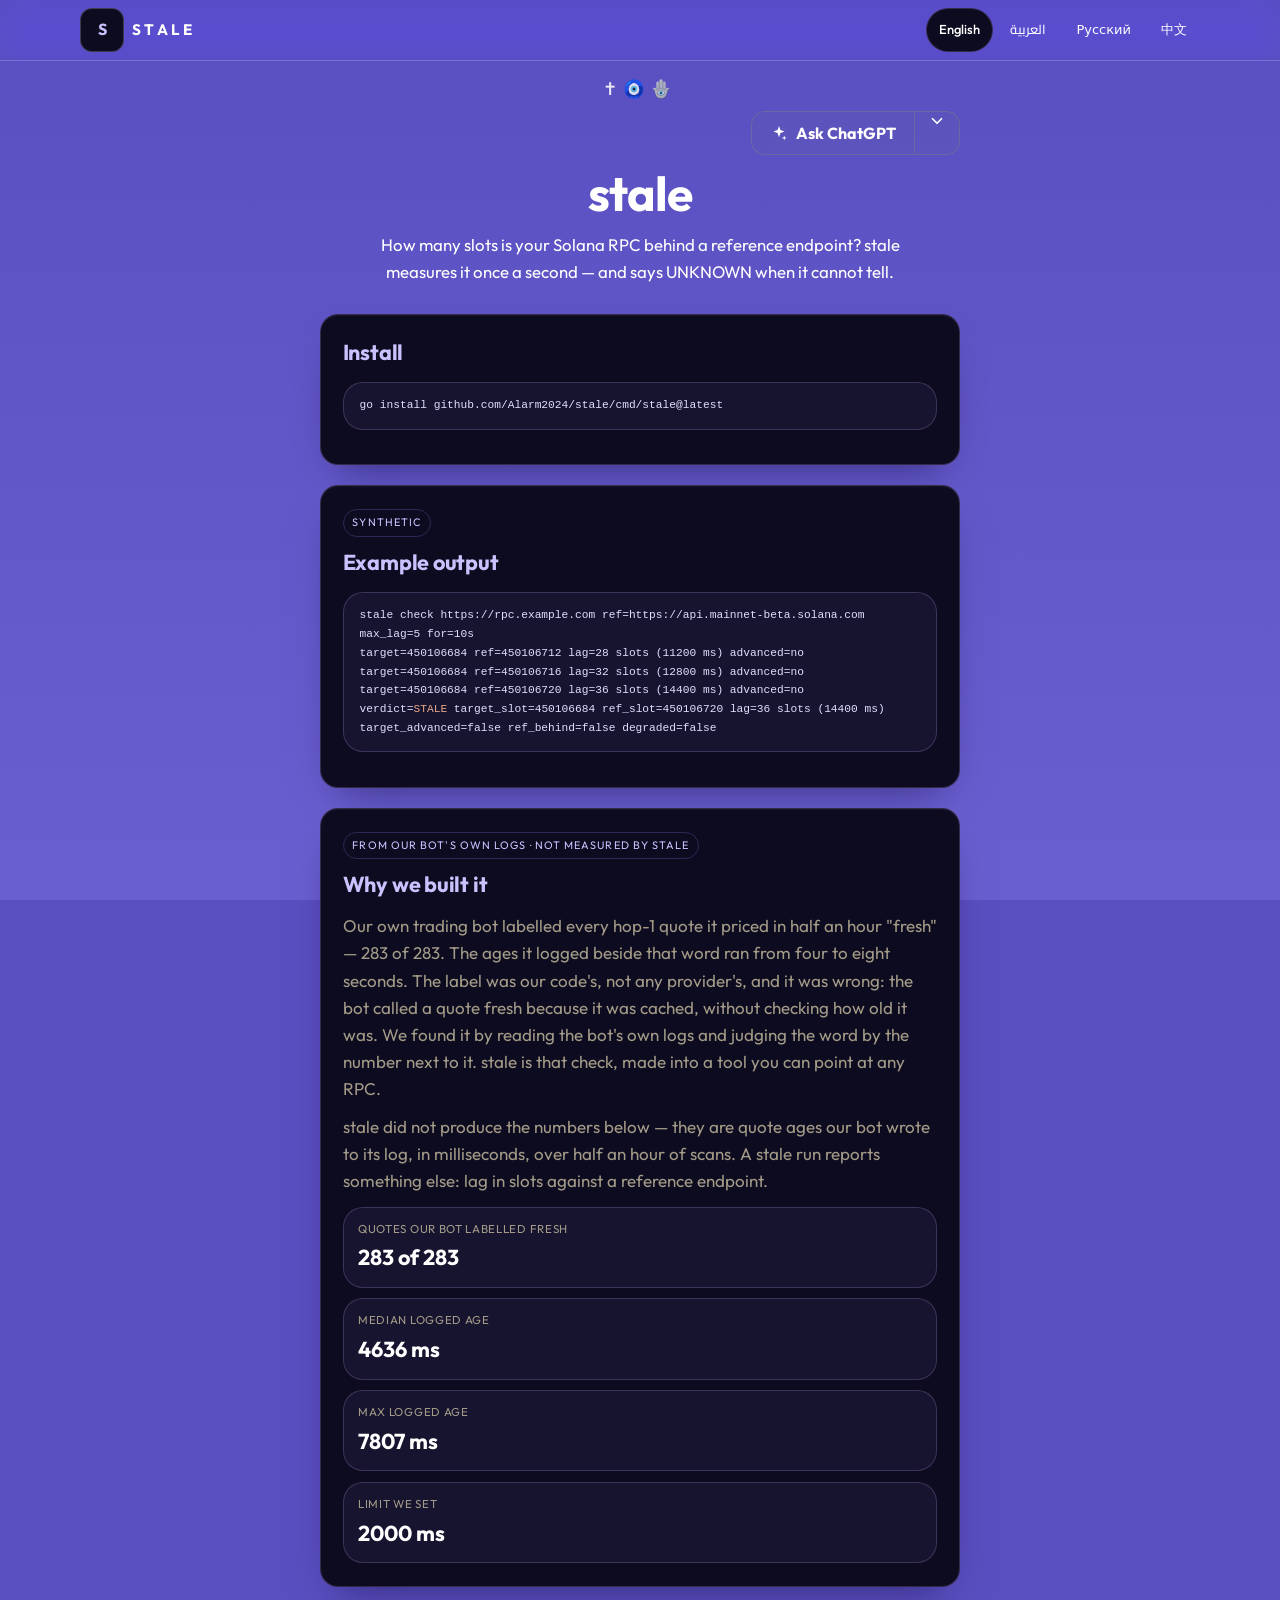
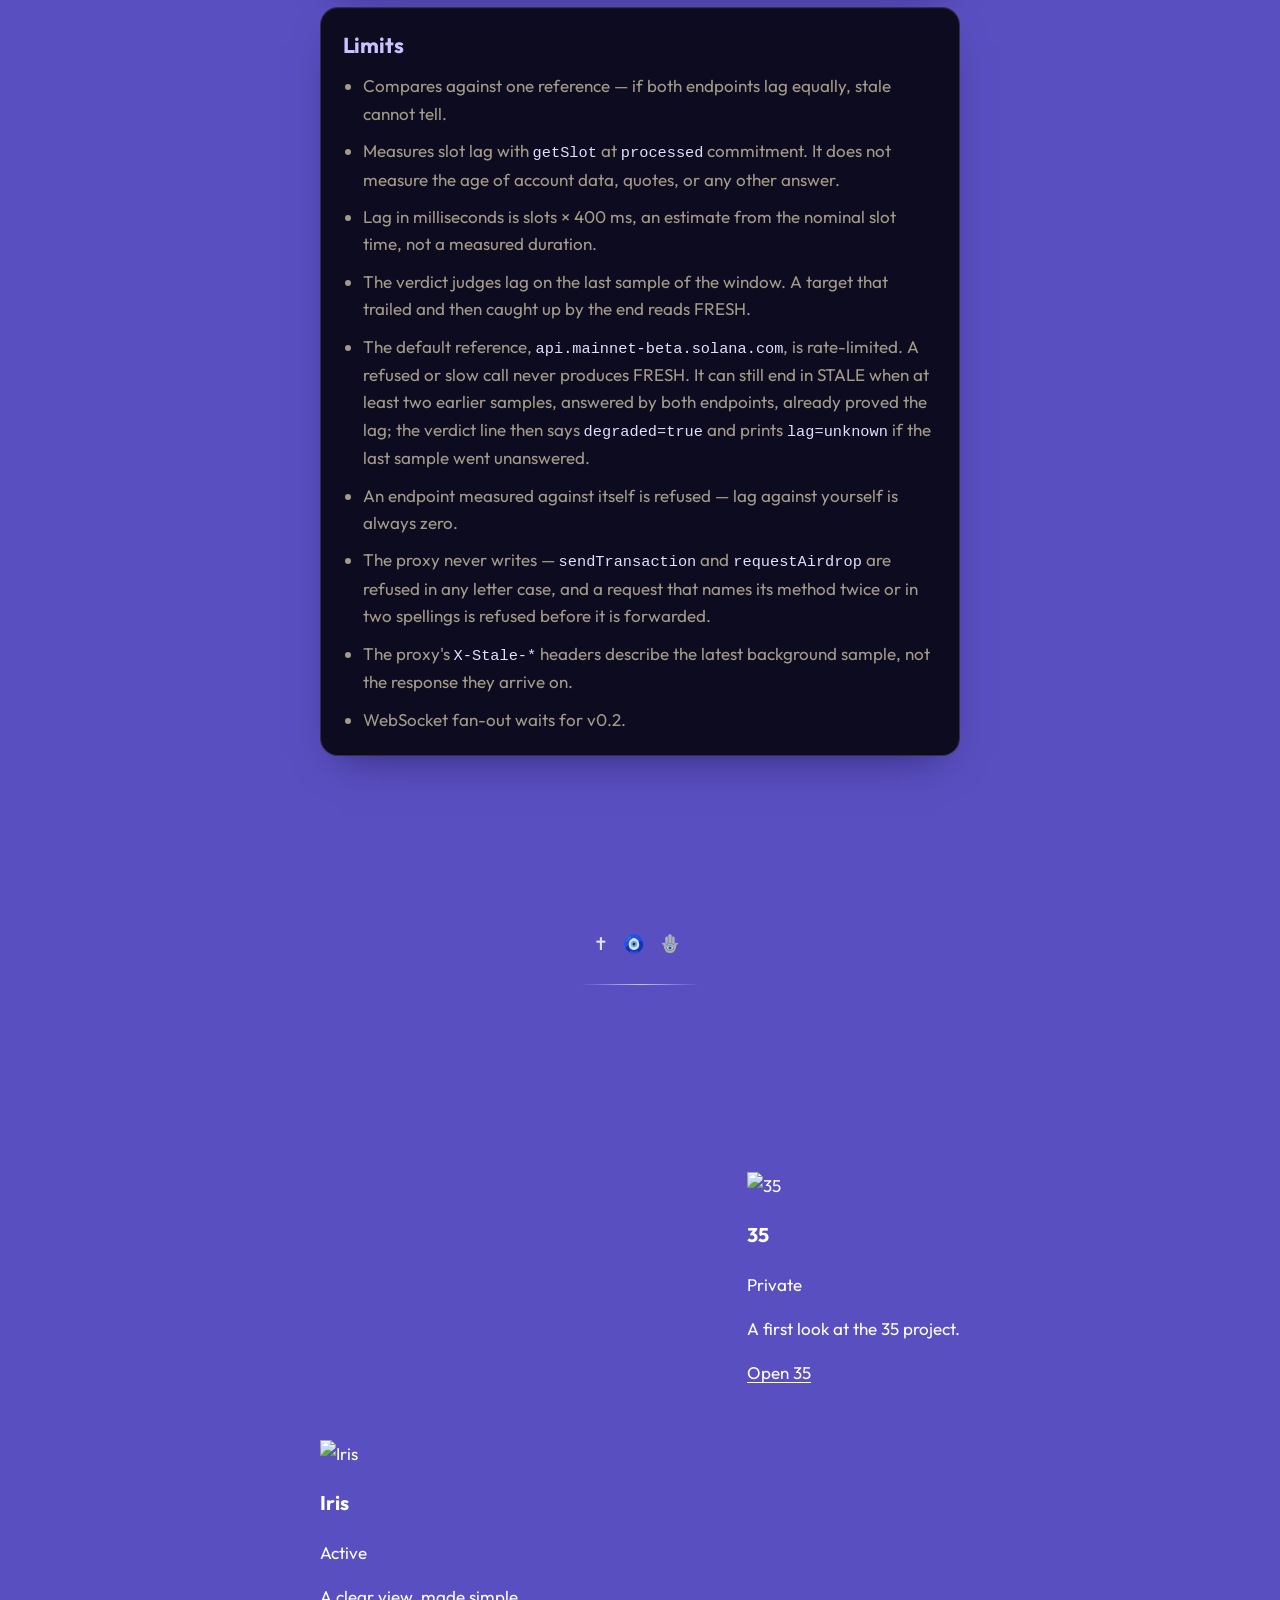
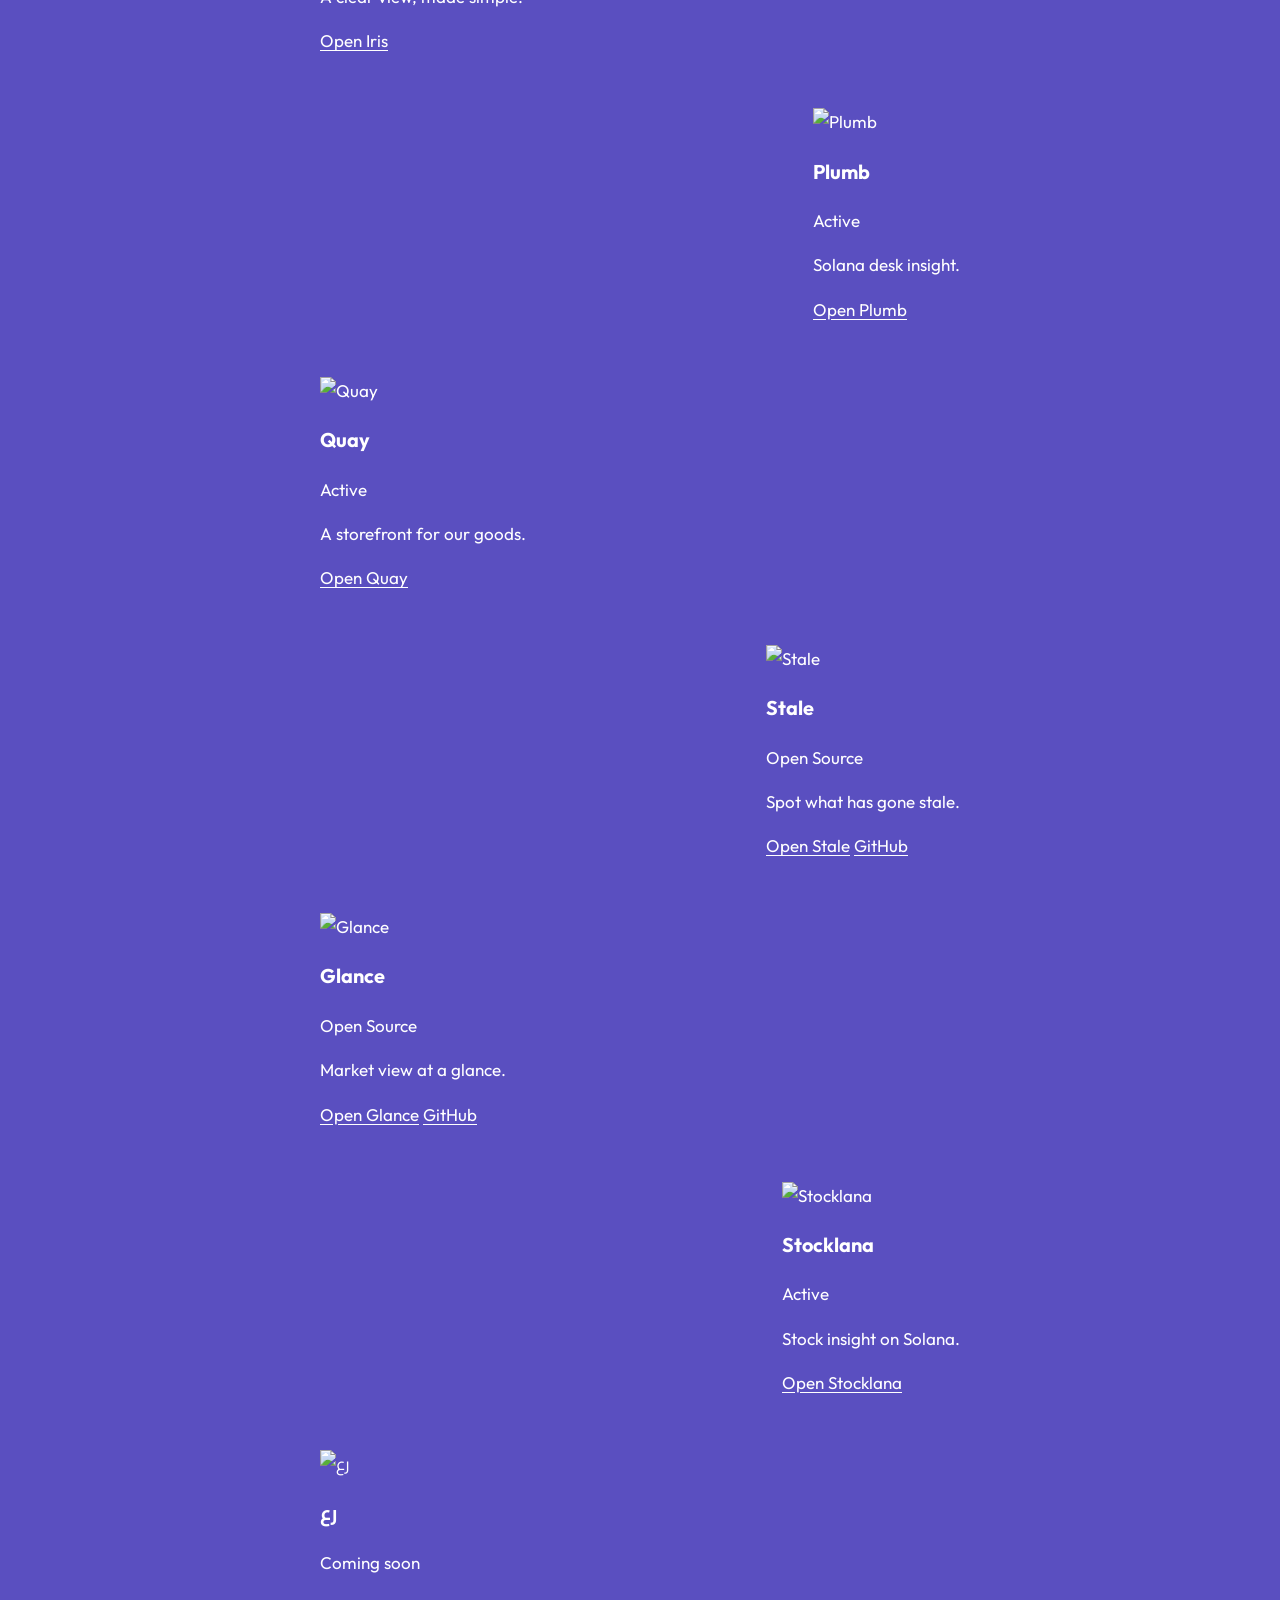
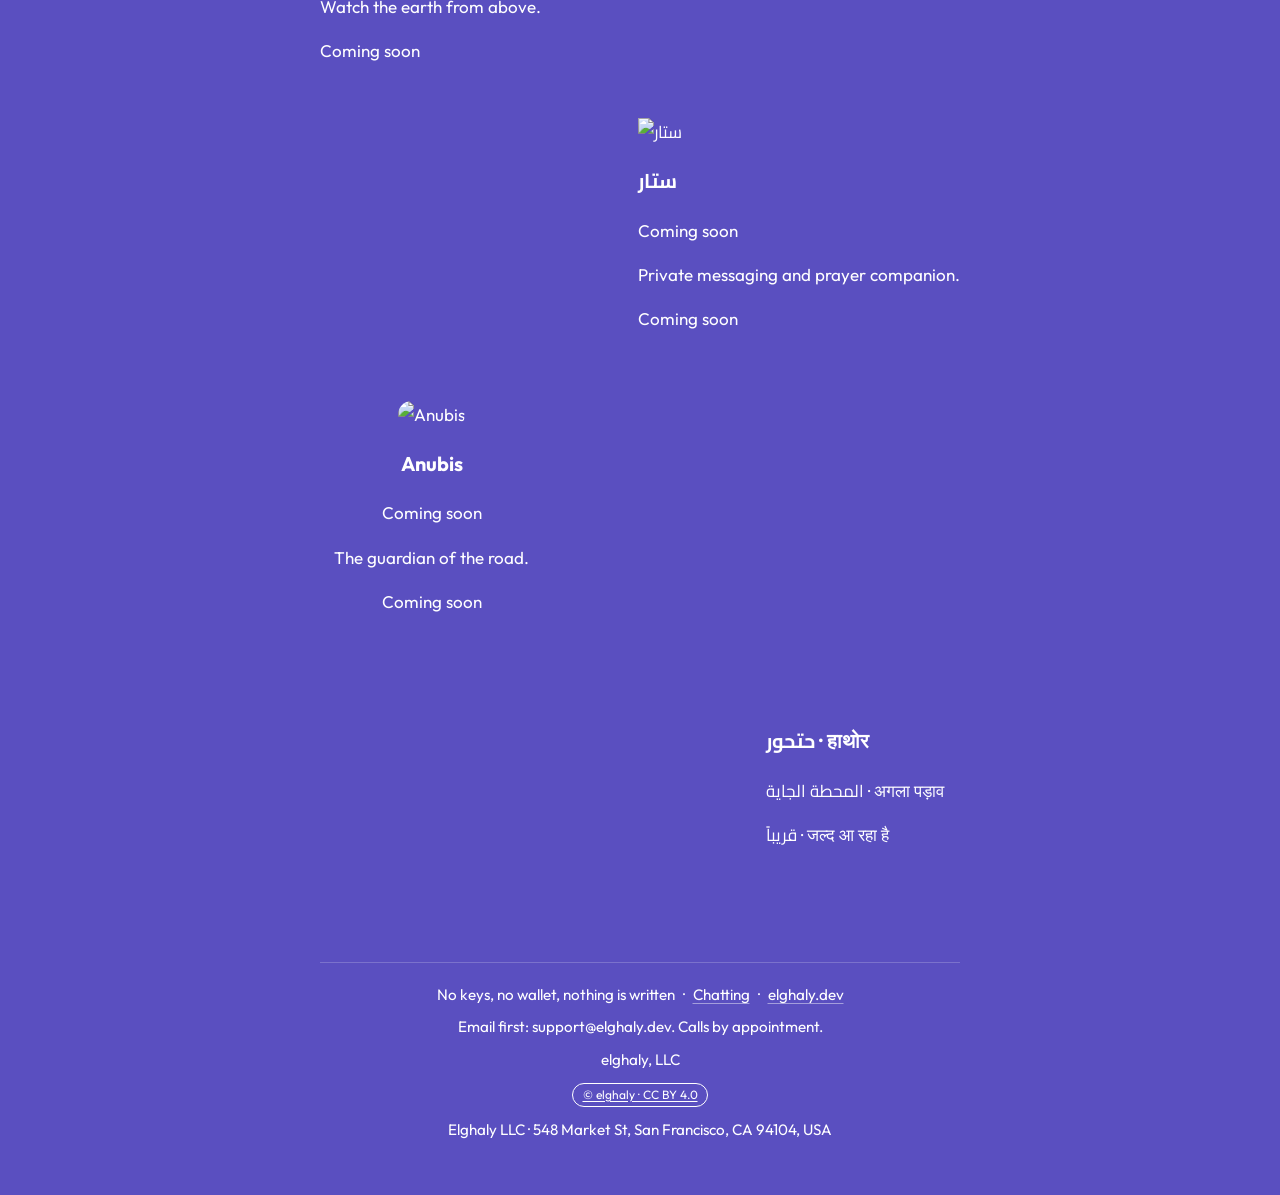
==== commit c8d62604: "wording: drop the banned word, keep the technical claim (index.html)" ====
--- a/index.html
+++ b/index.html
@@ -3,7 +3,7 @@
 <head>
   <meta charset="UTF-8">
   <meta name="viewport" content="width=device-width, initial-scale=1.0, viewport-fit=cover">
-  <meta name="description" content="stale — how many slots a Solana RPC trails a reference endpoint. Read-only slot lag checker and proxy. MIT.">
+  <meta name="description" content="stale — how many slots a Solana RPC trails a reference endpoint. Slot lag checker and a proxy that never writes.">
   <meta name="theme-color" content="#5a4fc0">
   <meta property="og:title" content="stale — Solana RPC slot lag, measured">
   <meta property="og:description" content="stale compares a Solana RPC's getSlot with a reference endpoint and says FRESH, STALE or UNKNOWN.">
@@ -152,7 +152,7 @@
           <li data-i18n="lim4">The verdict judges lag on the last sample of the window. A target that trailed and then caught up by the end reads FRESH.</li>
           <li data-i18n-html="lim5">The default reference, <code>api.mainnet-beta.solana.com</code>, is rate-limited. A refused or slow call never produces FRESH. It can still end in STALE when at least two earlier samples, answered by both endpoints, already proved the lag; the verdict line then says <code>degraded=true</code> and prints <code>lag=unknown</code> if the last sample went unanswered.</li>
           <li data-i18n="lim6">An endpoint measured against itself is refused — lag against yourself is always zero.</li>
-          <li data-i18n-html="lim7">Read-only proxy — <code>sendTransaction</code> and <code>requestAirdrop</code> are refused in any letter case, and a request that names its method twice or in two spellings is refused before it is forwarded.</li>
+          <li data-i18n-html="lim7">The proxy never writes — <code>sendTransaction</code> and <code>requestAirdrop</code> are refused in any letter case, and a request that names its method twice or in two spellings is refused before it is forwarded.</li>
           <li data-i18n-html="lim8">The proxy's <code>X-Stale-*</code> headers describe the latest background sample, not the response they arrive on.</li>
           <li data-i18n="lim9">WebSocket fan-out waits for v0.2.</li>
         </ul>
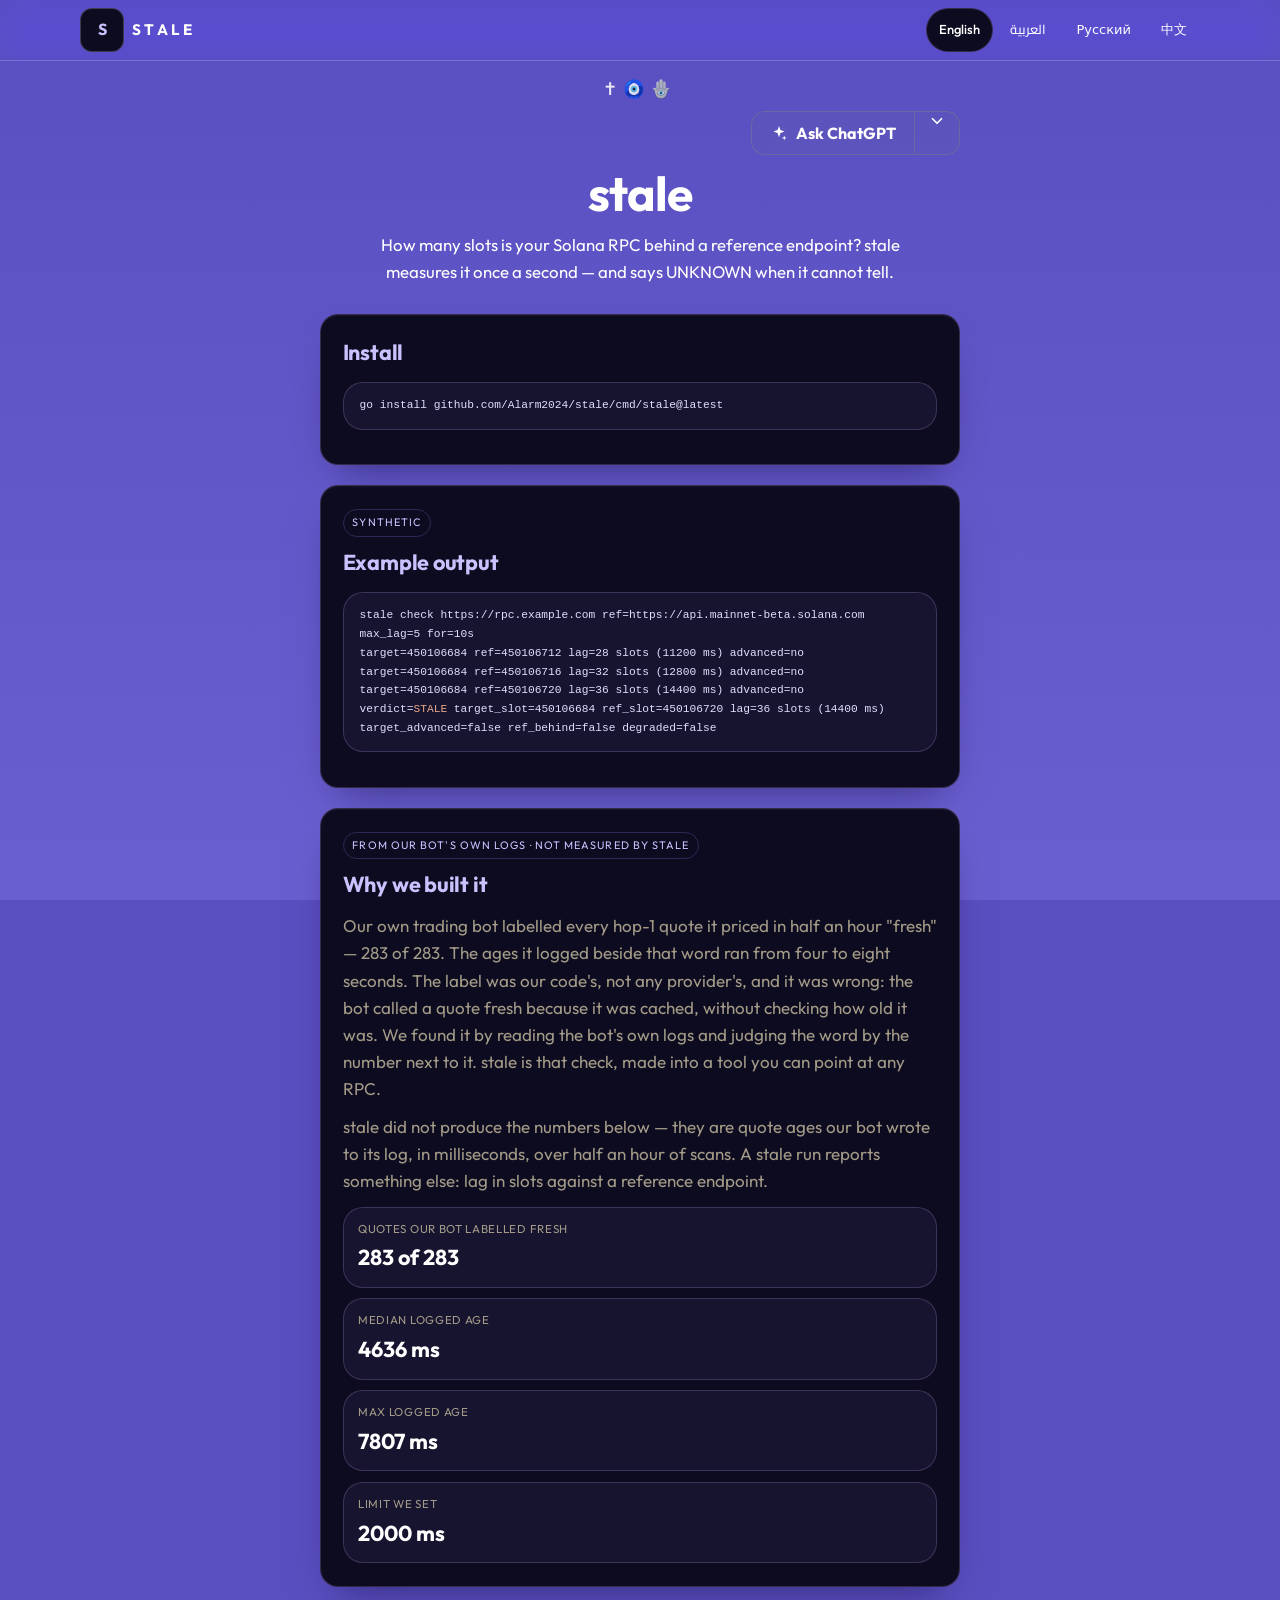
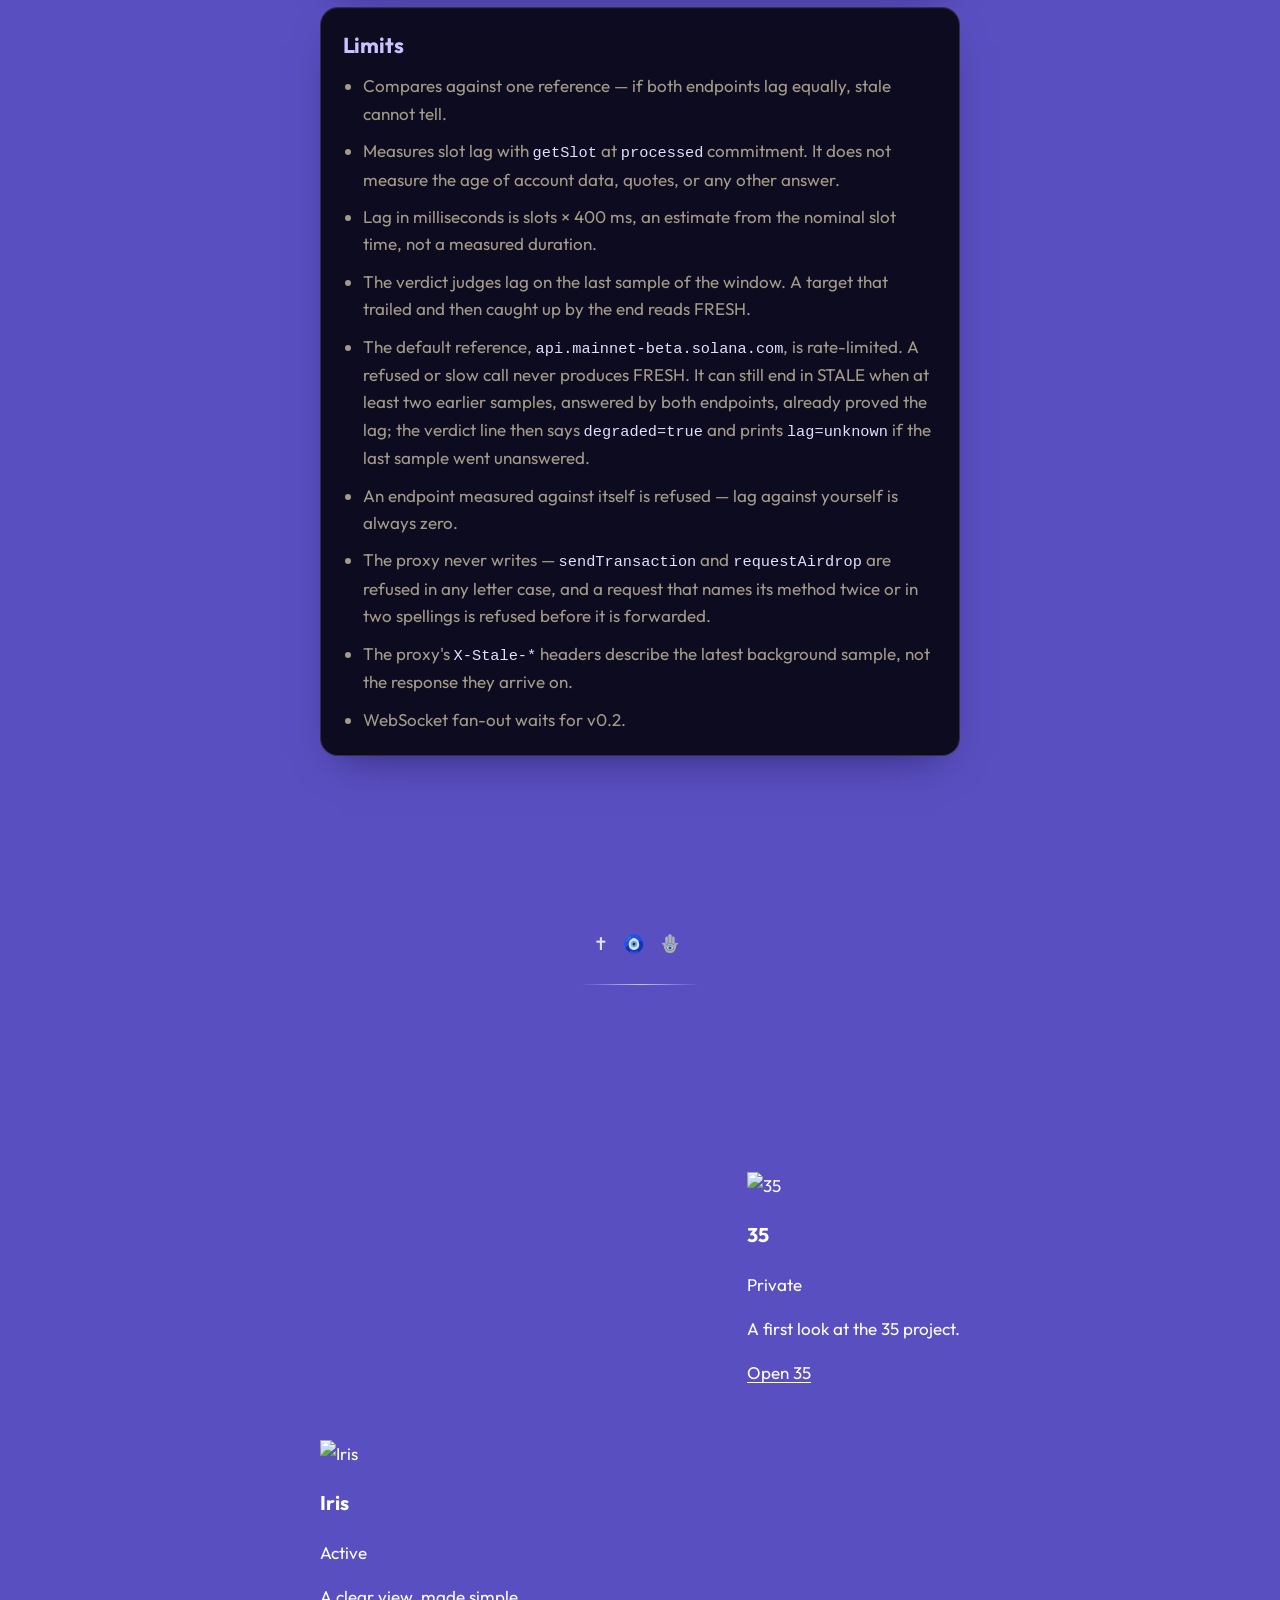
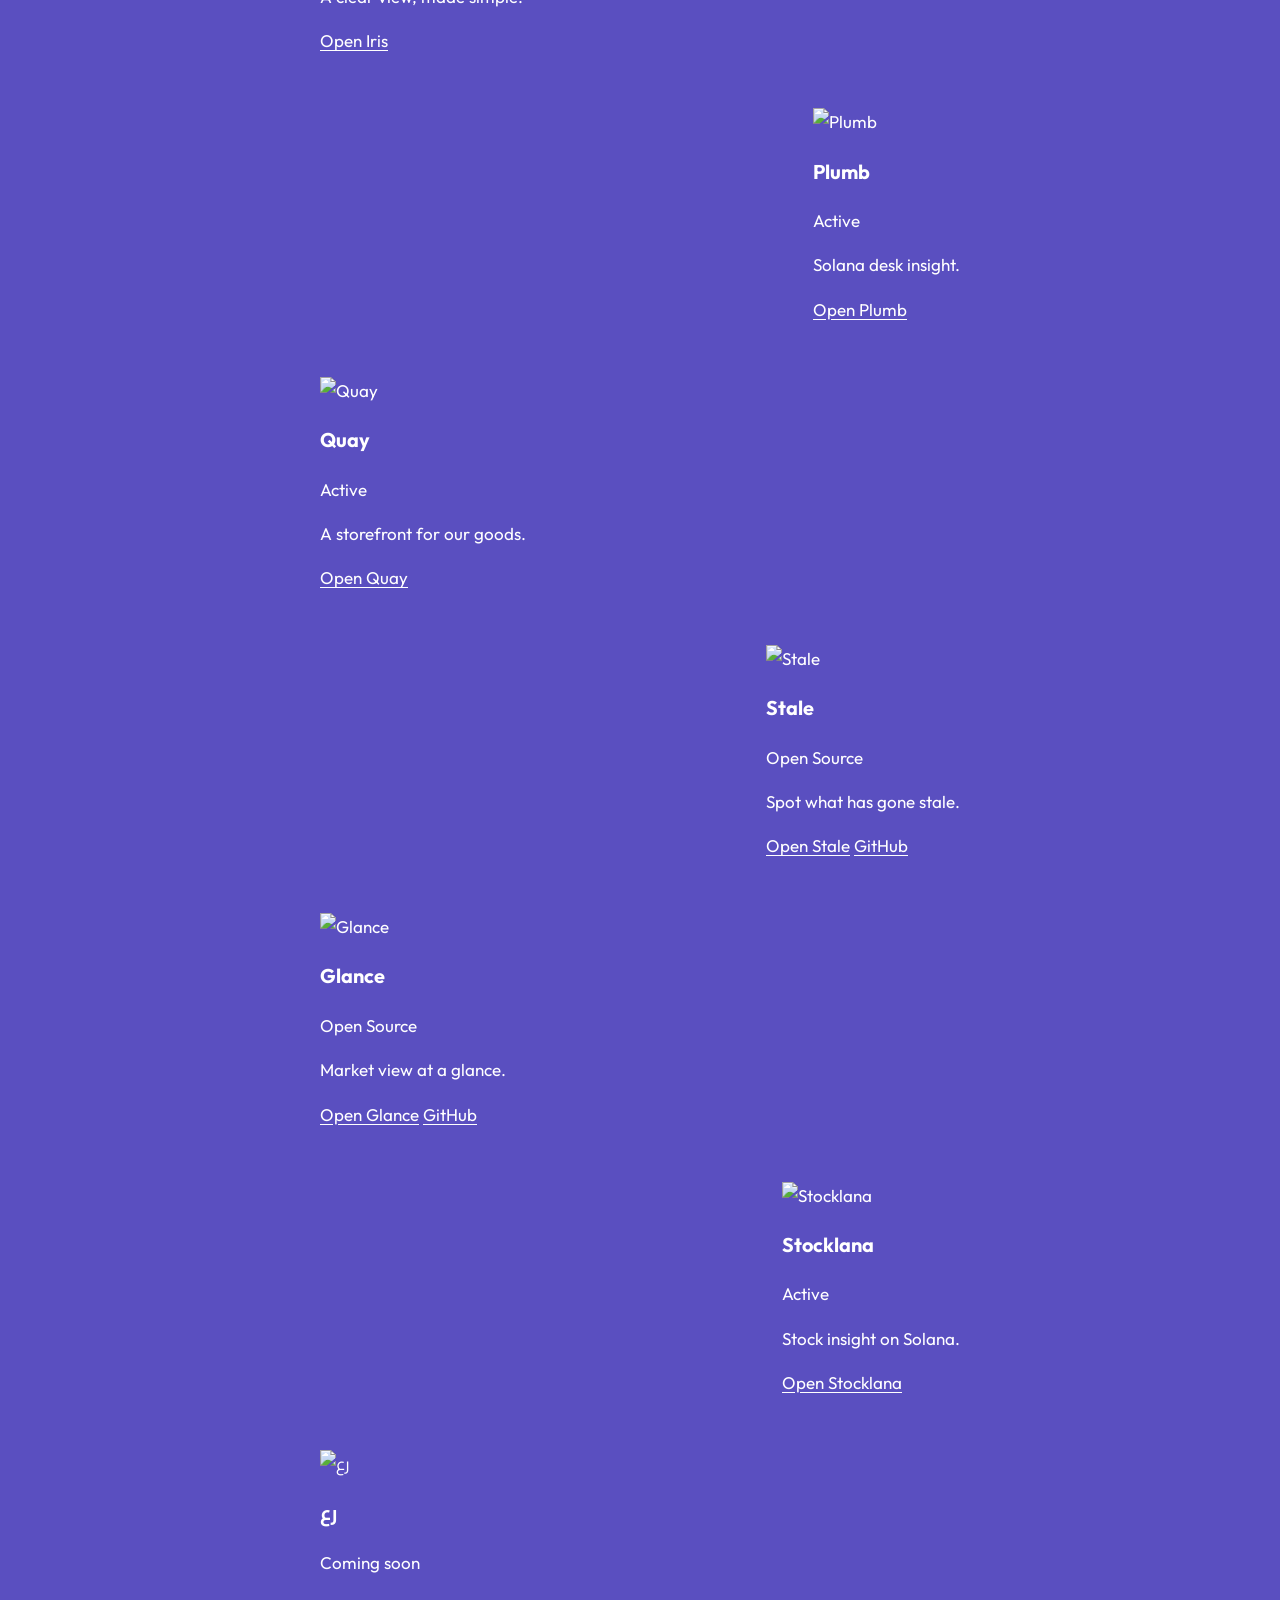
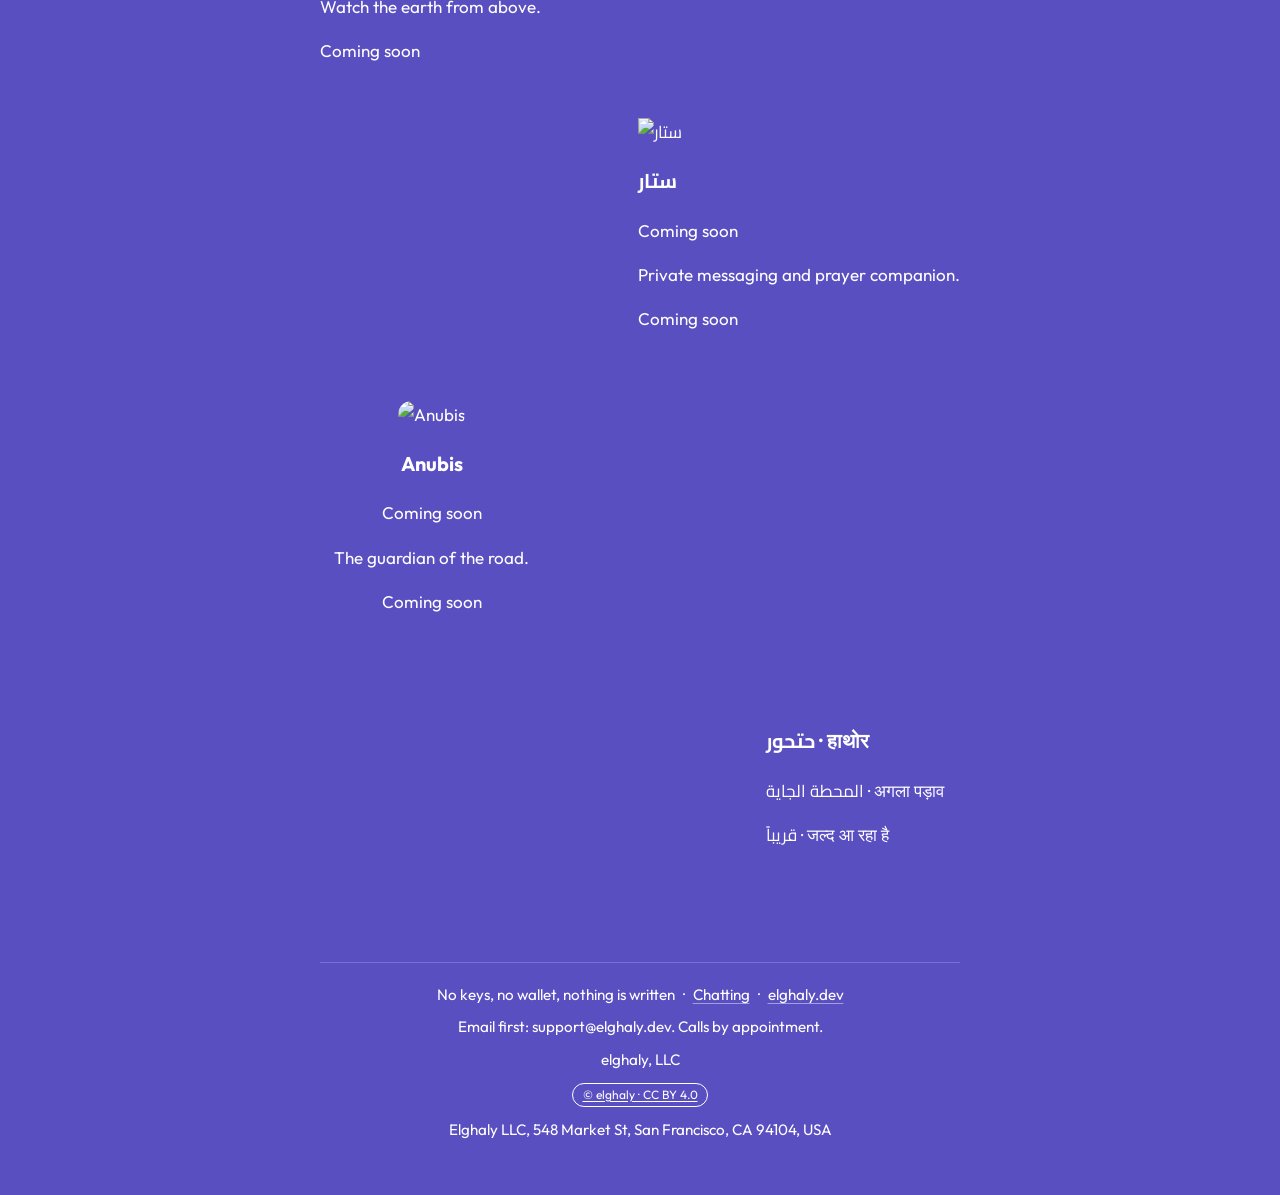
==== commit bd0c5a7d: "footer: address with a comma, as the owner wrote it" ====
--- a/index.html
+++ b/index.html
@@ -185,7 +185,7 @@
       <p data-i18n="footer_contact">Email first: support@elghaly.dev. Calls by appointment.</p>
       <p>elghaly, LLC</p>
       <p class="lic-badges"><a href="https://creativecommons.org/licenses/by/4.0/" rel="license">© elghaly · CC BY 4.0</a></p>
-          <p class="footer__address">Elghaly LLC · 548 Market St, San Francisco, CA 94104, USA</p>
+          <p class="footer__address">Elghaly LLC, 548 Market St, San Francisco, CA 94104, USA</p>
 </footer>
   </div>
   <script src="/i18n.js" defer></script>
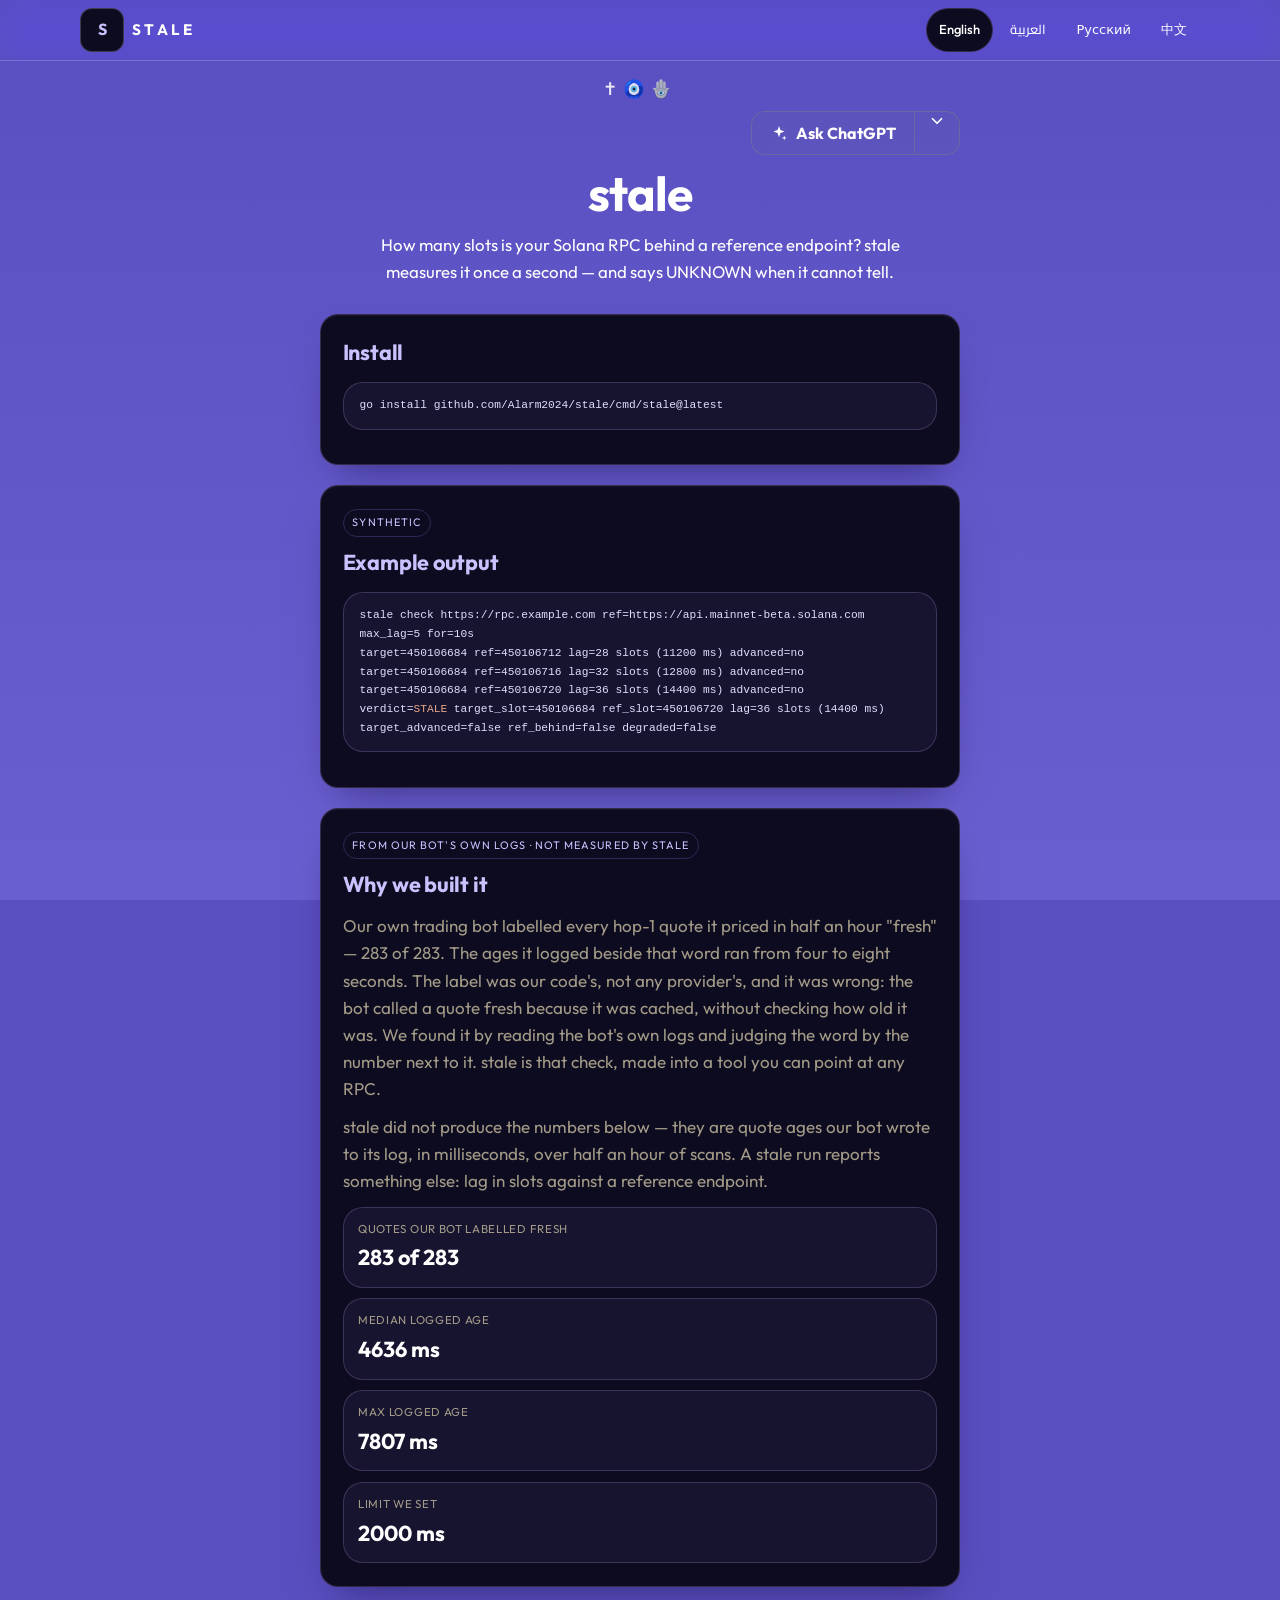
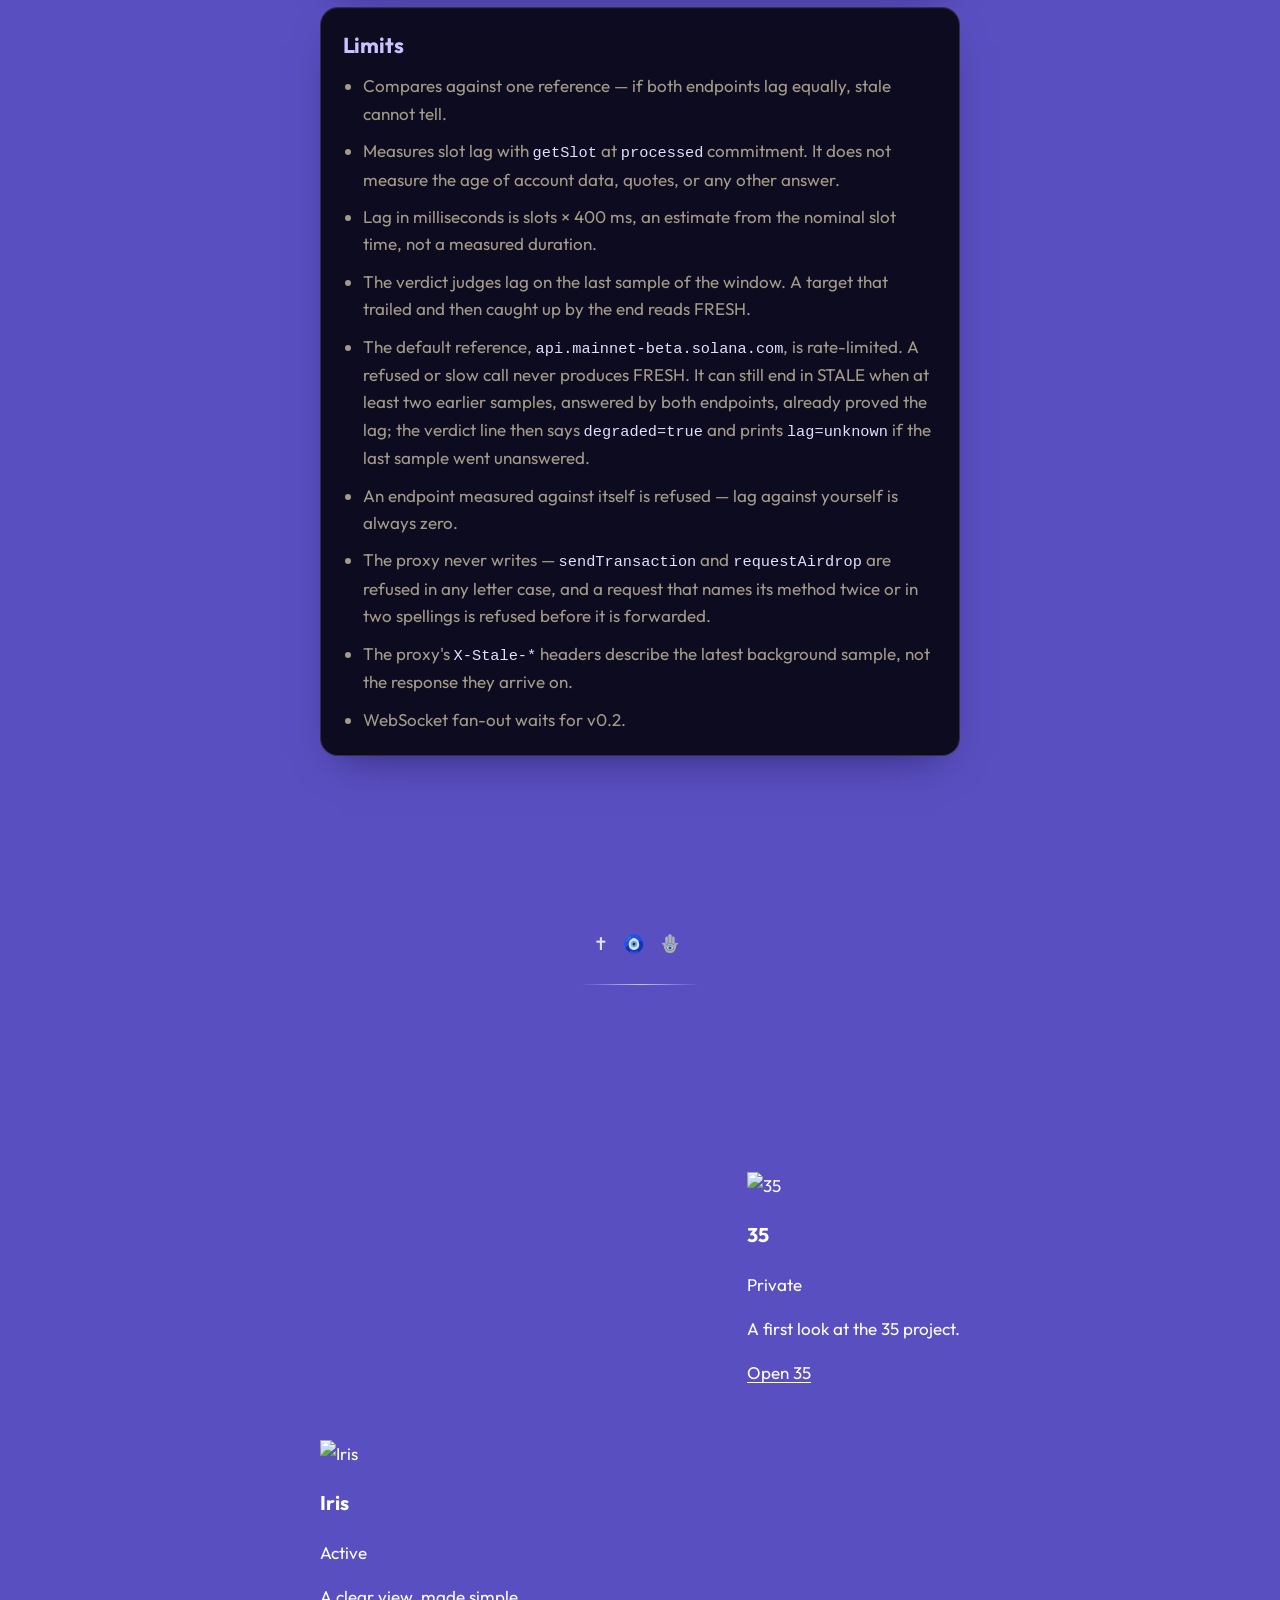
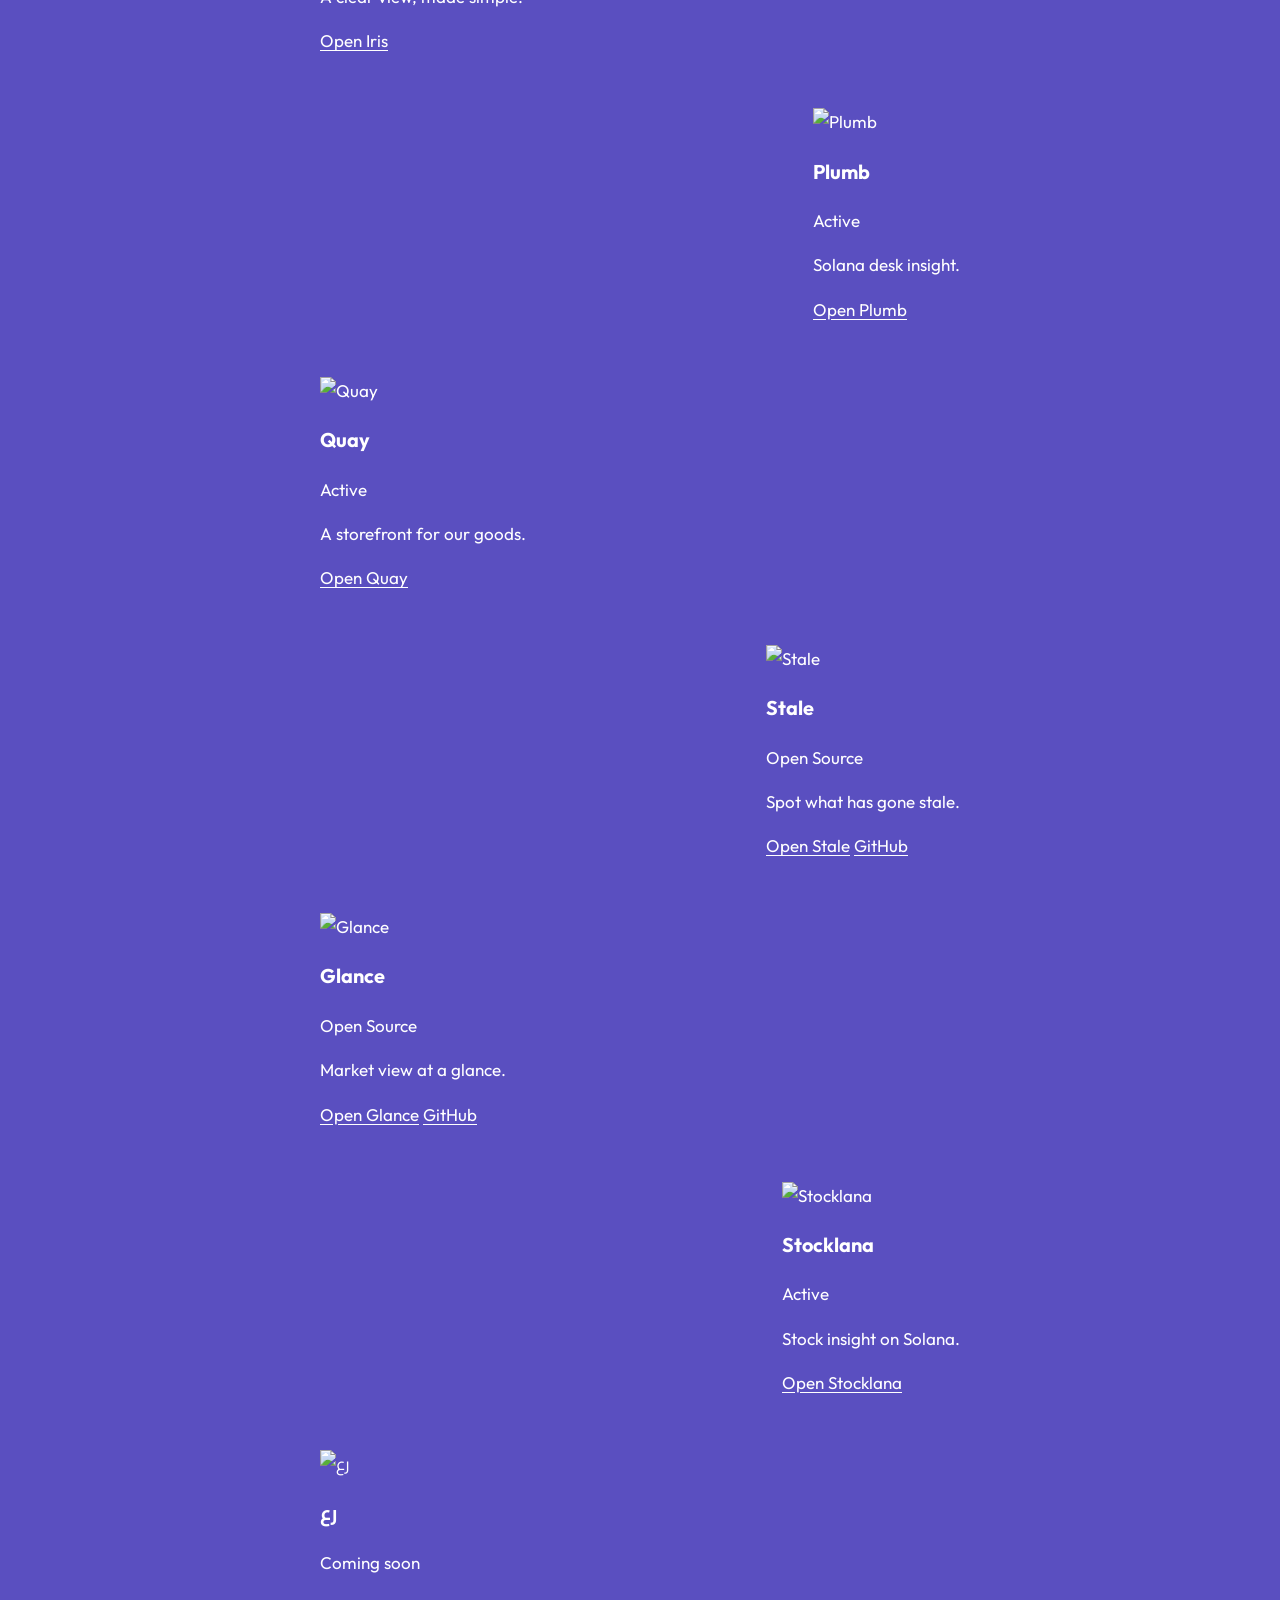
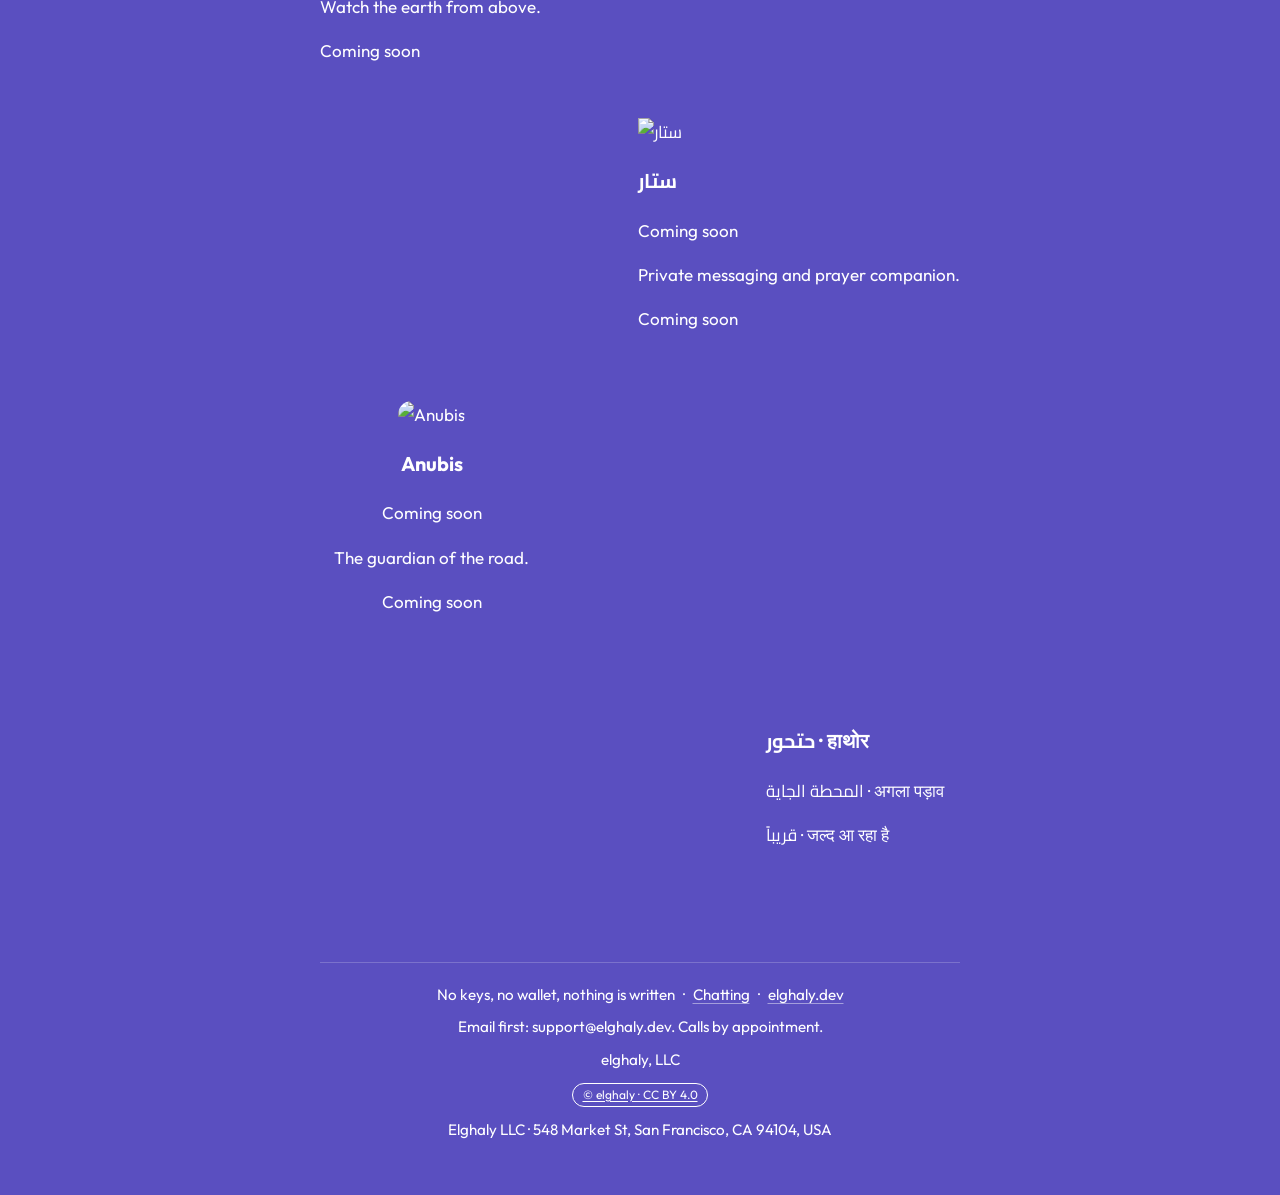
==== commit 309d423f: "layout: contain the 390px overflow; Arabic footer line in Arabic (#30) * i18n(ar): footer_contact in" ====
--- a/index.html
+++ b/index.html
@@ -29,7 +29,8 @@
   <link rel="icon" href="/favicon.ico" sizes="any">
   <link rel="icon" href="/favicon.svg" type="image/svg+xml">
   <link rel="apple-touch-icon" href="/apple-touch-icon.png">
-<style id="lic-badges-css">.lic-badges{margin:.75rem 0 0;font-size:.75rem;line-height:1.2}.lic-badges>a,.lic-badges>span{display:inline-flex;align-items:center;min-height:24px;margin:.2rem .15rem;padding:0 .6rem;border:1px solid currentColor;border-radius:999px;color:inherit;vertical-align:middle}.lic-badges>a{text-decoration:underline;text-underline-offset:2px}.lic-badges>span{text-decoration:none}</style>
+<style id="lic-badges-css">
+html{overflow-x:hidden}.lic-badges{margin:.75rem 0 0;font-size:.75rem;line-height:1.2}.lic-badges>a,.lic-badges>span{display:inline-flex;align-items:center;min-height:24px;margin:.2rem .15rem;padding:0 .6rem;border:1px solid currentColor;border-radius:999px;color:inherit;vertical-align:middle}.lic-badges>a{text-decoration:underline;text-underline-offset:2px}.lic-badges>span{text-decoration:none}</style>
 
 <style>
 /* ported verbatim from elghaly.dev EN */
@@ -185,7 +186,7 @@
       <p data-i18n="footer_contact">Email first: support@elghaly.dev. Calls by appointment.</p>
       <p>elghaly, LLC</p>
       <p class="lic-badges"><a href="https://creativecommons.org/licenses/by/4.0/" rel="license">© elghaly · CC BY 4.0</a></p>
-          <p class="footer__address">Elghaly LLC, 548 Market St, San Francisco, CA 94104, USA</p>
+          <p class="footer__address">Elghaly LLC · 548 Market St, San Francisco, CA 94104, USA</p>
 </footer>
   </div>
   <script src="/i18n.js" defer></script>
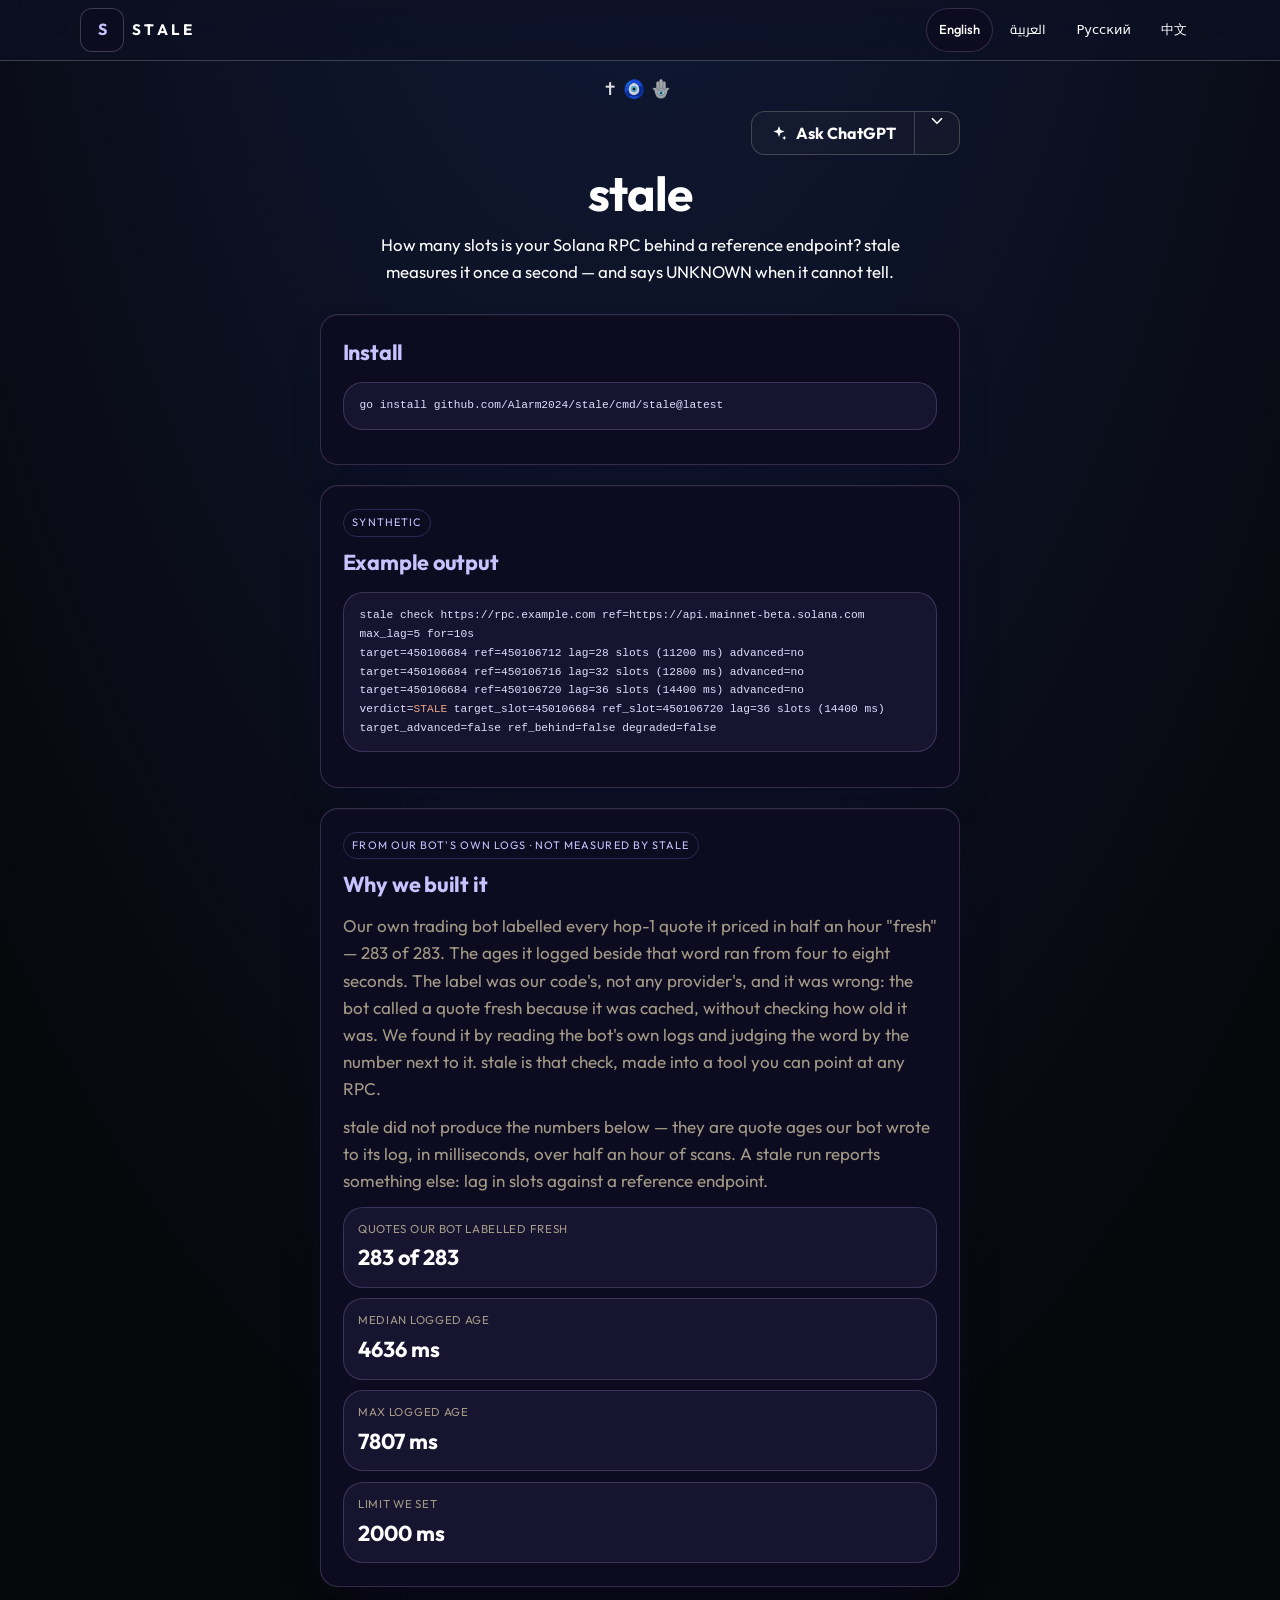
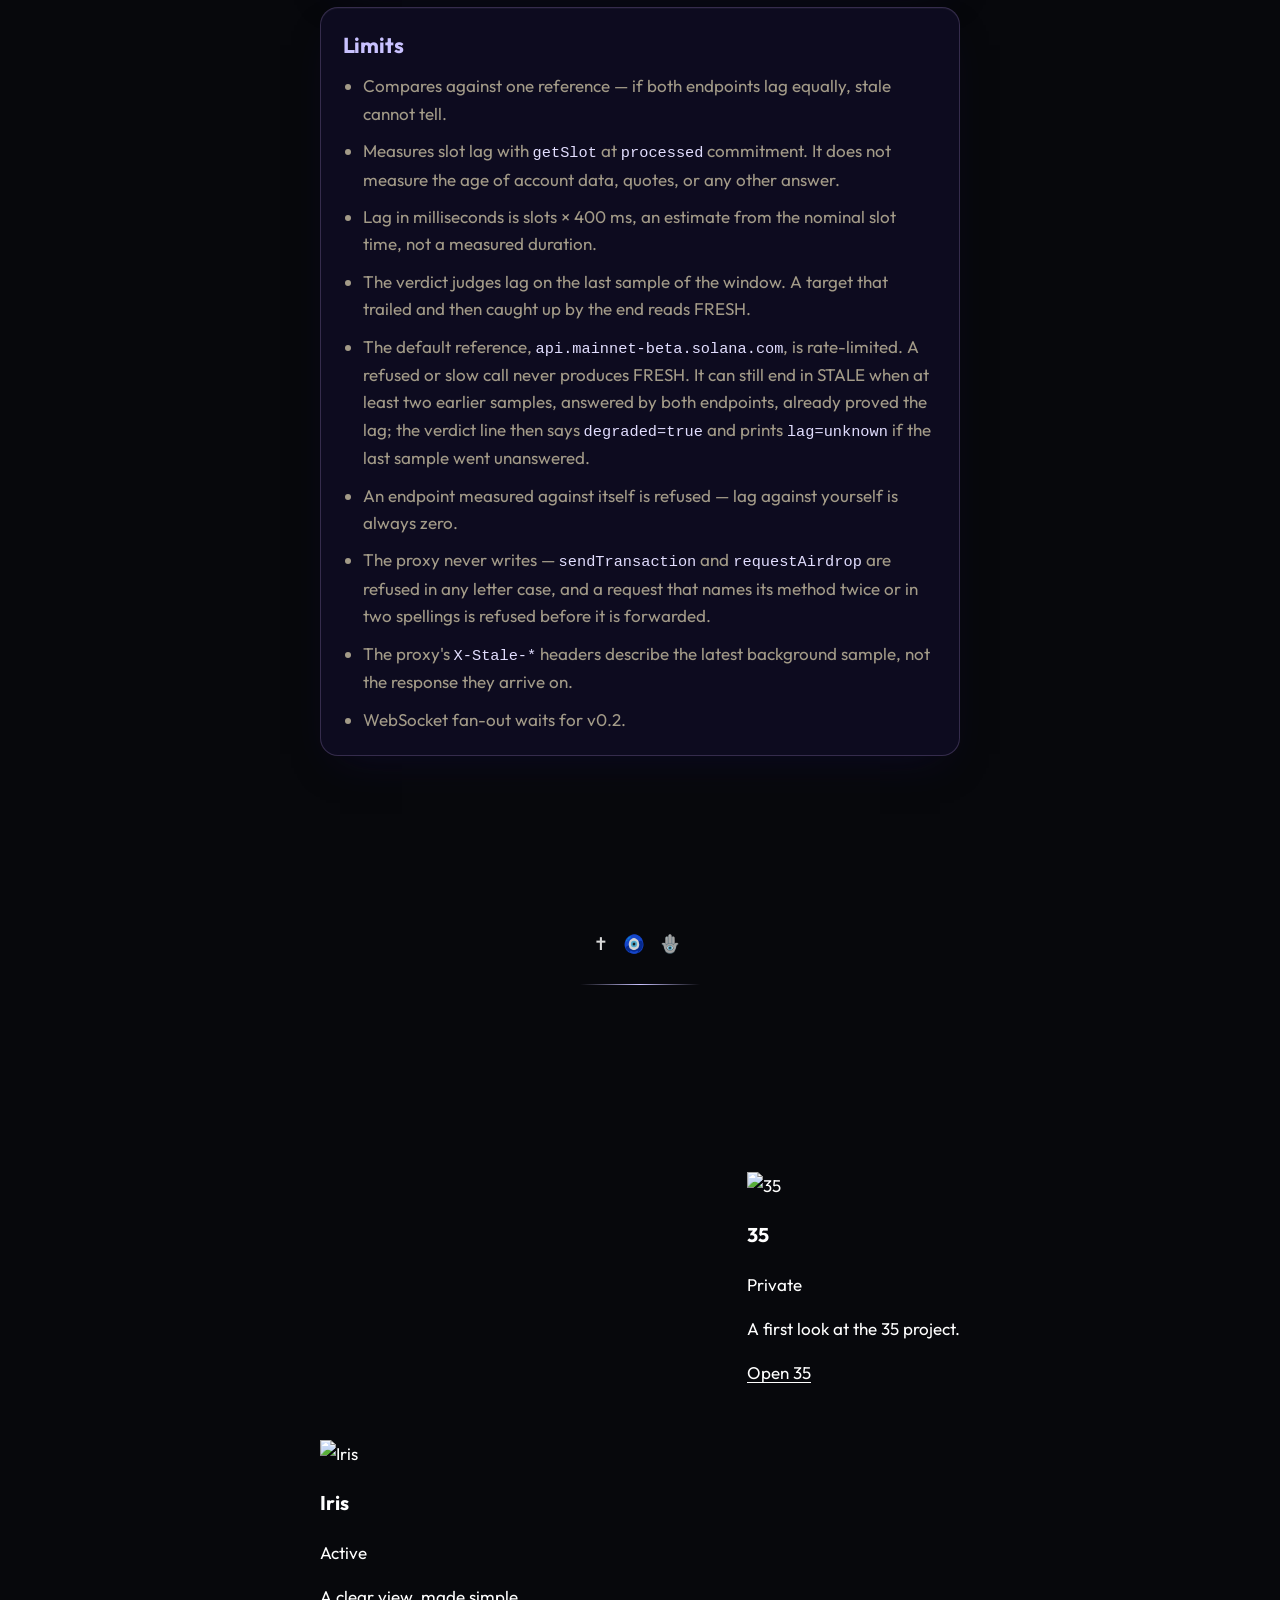
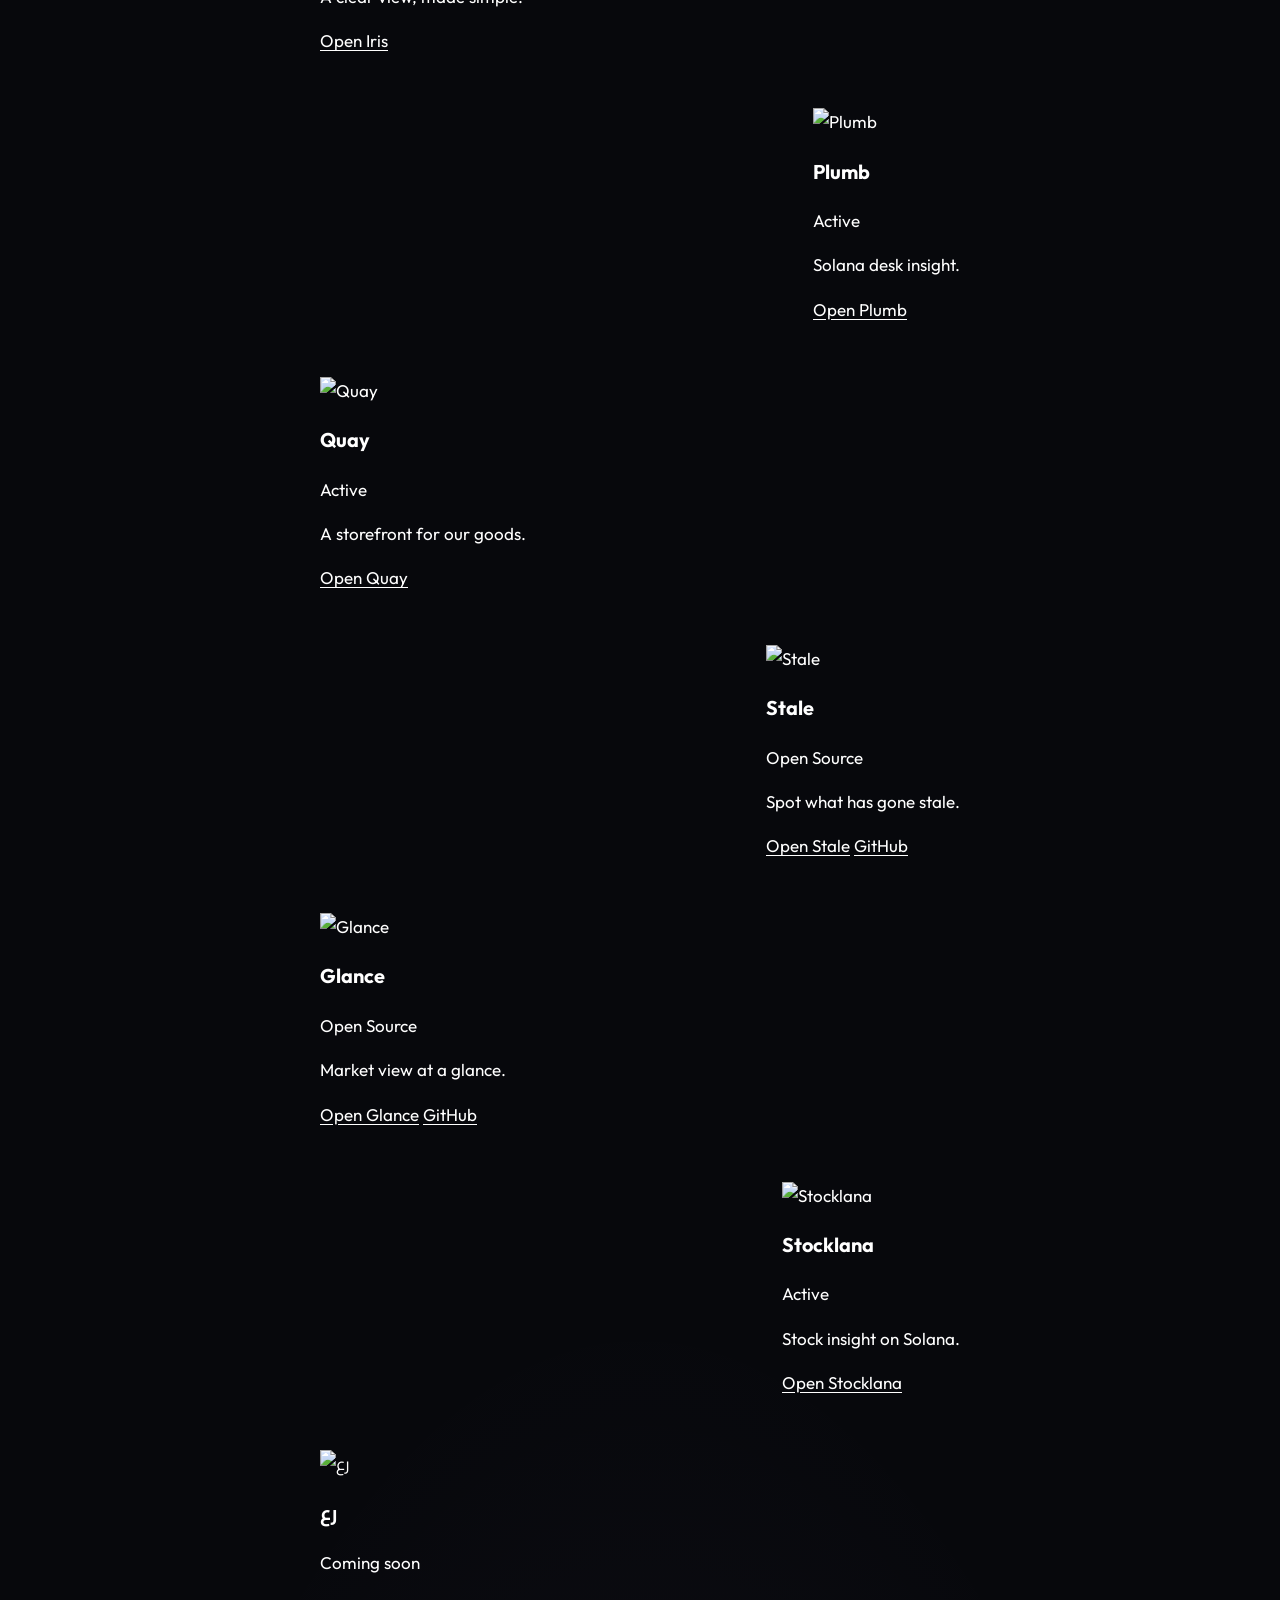
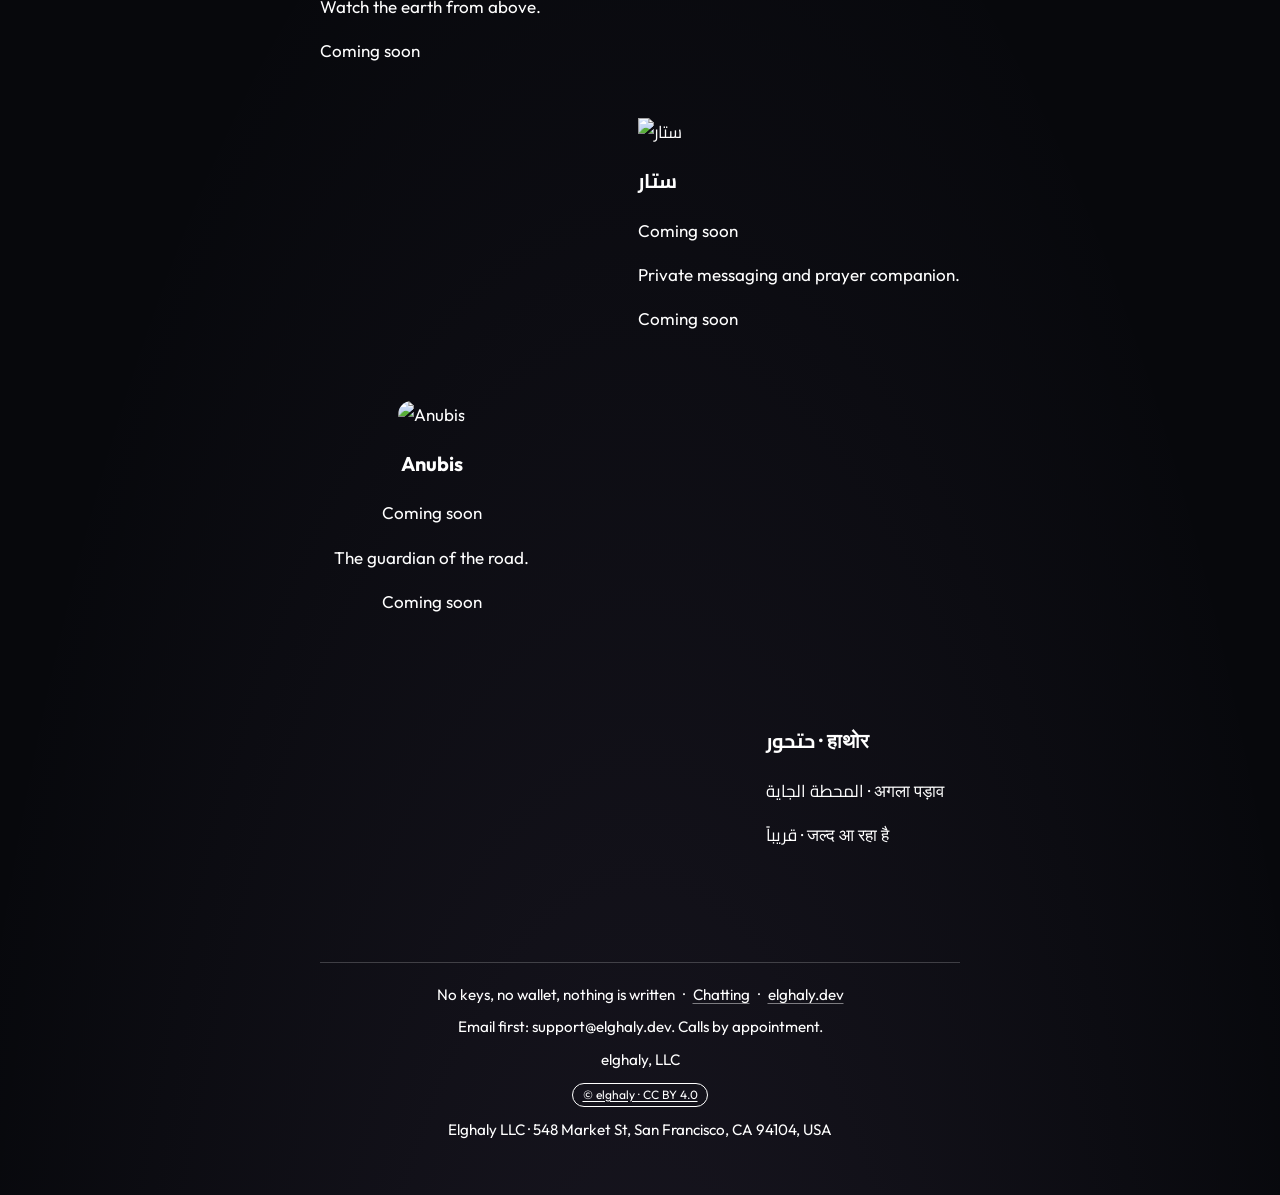
==== commit cde0d30d: "style: elghaly.dev night background on every page" ====
--- a/index.html
+++ b/index.html
@@ -4,7 +4,7 @@
   <meta charset="UTF-8">
   <meta name="viewport" content="width=device-width, initial-scale=1.0, viewport-fit=cover">
   <meta name="description" content="stale — how many slots a Solana RPC trails a reference endpoint. Slot lag checker and a proxy that never writes.">
-  <meta name="theme-color" content="#5a4fc0">
+  <meta name="theme-color" content="#07080c">
   <meta property="og:title" content="stale — Solana RPC slot lag, measured">
   <meta property="og:description" content="stale compares a Solana RPC's getSlot with a reference endpoint and says FRESH, STALE or UNKNOWN.">
   <meta property="og:url" content="https://stale.elghaly.dev/">
--- a/css/site.css
+++ b/css/site.css
@@ -35,8 +35,9 @@
 
 :root {
   color-scheme: dark;
-  --bg: #5a4fc0;
-  --bg-2: #6a5fd0;
+  /* page night, as elghaly.dev: --night #07080c, --night-2 #0d1120 */
+  --bg: #07080c;
+  --bg-2: #0d1120;
   --card: #0d0b1f;
   --card-2: #17142f;
   --line: #1c1838;
@@ -68,7 +69,11 @@
 
 html {
   -webkit-text-size-adjust: 100%;
-  background: var(--bg);
+  /* the elghaly.dev page background: night with a lapis glow on top */
+  background:
+    radial-gradient(120% 60% at 50% -10%, rgba(42, 76, 179, .30), transparent 60%),
+    radial-gradient(80% 50% at 50% 110%, rgba(196, 161, 236, .10), transparent 70%),
+    var(--bg);
   scroll-behavior: smooth;
 }
 
@@ -87,7 +92,8 @@
   inset: 0;
   z-index: -1;
   pointer-events: none;
-  background: linear-gradient(180deg, var(--bg), var(--bg-2));
+  background: none;
+  display: none;
 }
 
 a {
@@ -122,13 +128,13 @@
   position: sticky;
   top: 0;
   z-index: 50;
-  background: rgba(90, 79, 192, 0.94);
+  background: rgba(13, 17, 32, 0.7);
   border-bottom: 1px solid var(--on-bg-line);
 }
 
 @supports ((-webkit-backdrop-filter: blur(1px)) or (backdrop-filter: blur(1px))) {
   .nav {
-    background: rgba(90, 79, 192, 0.78);
+    background: rgba(13, 17, 32, 0.7);
     -webkit-backdrop-filter: saturate(160%) blur(16px);
     backdrop-filter: saturate(160%) blur(16px);
   }
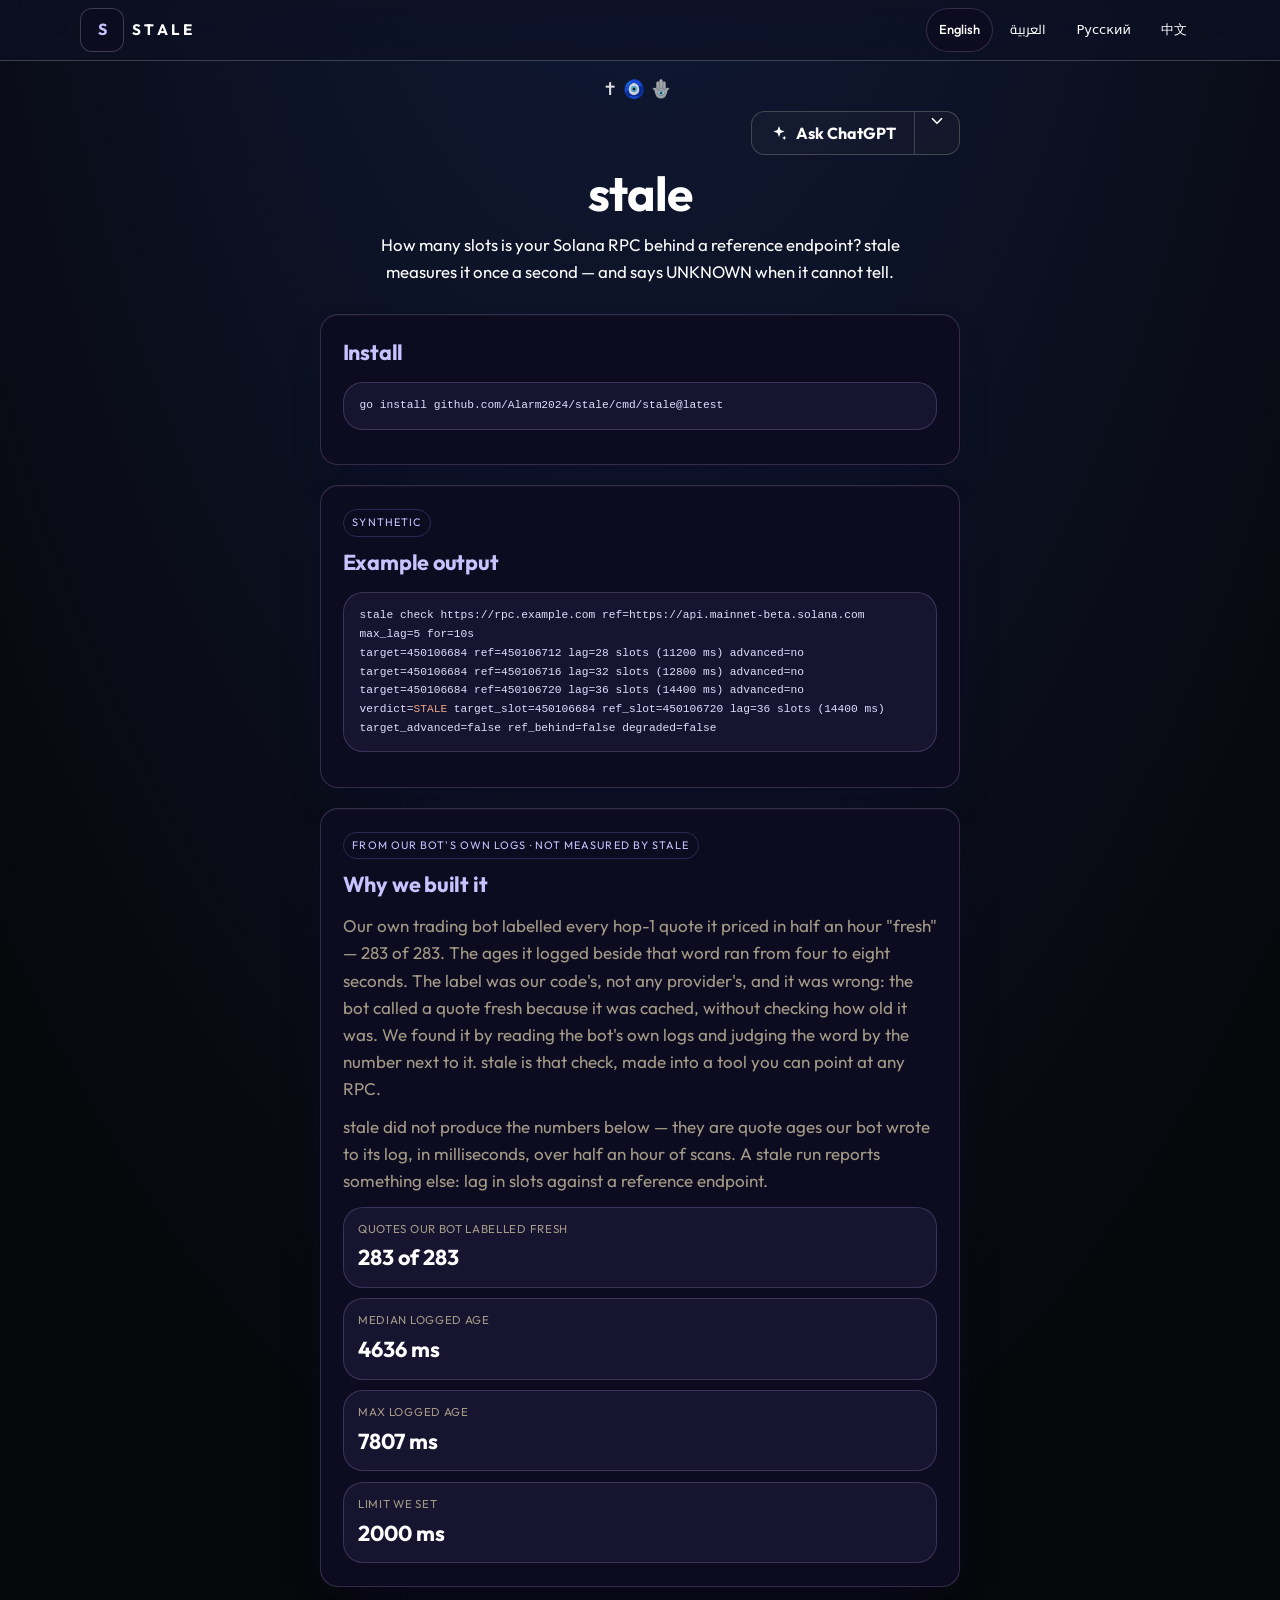
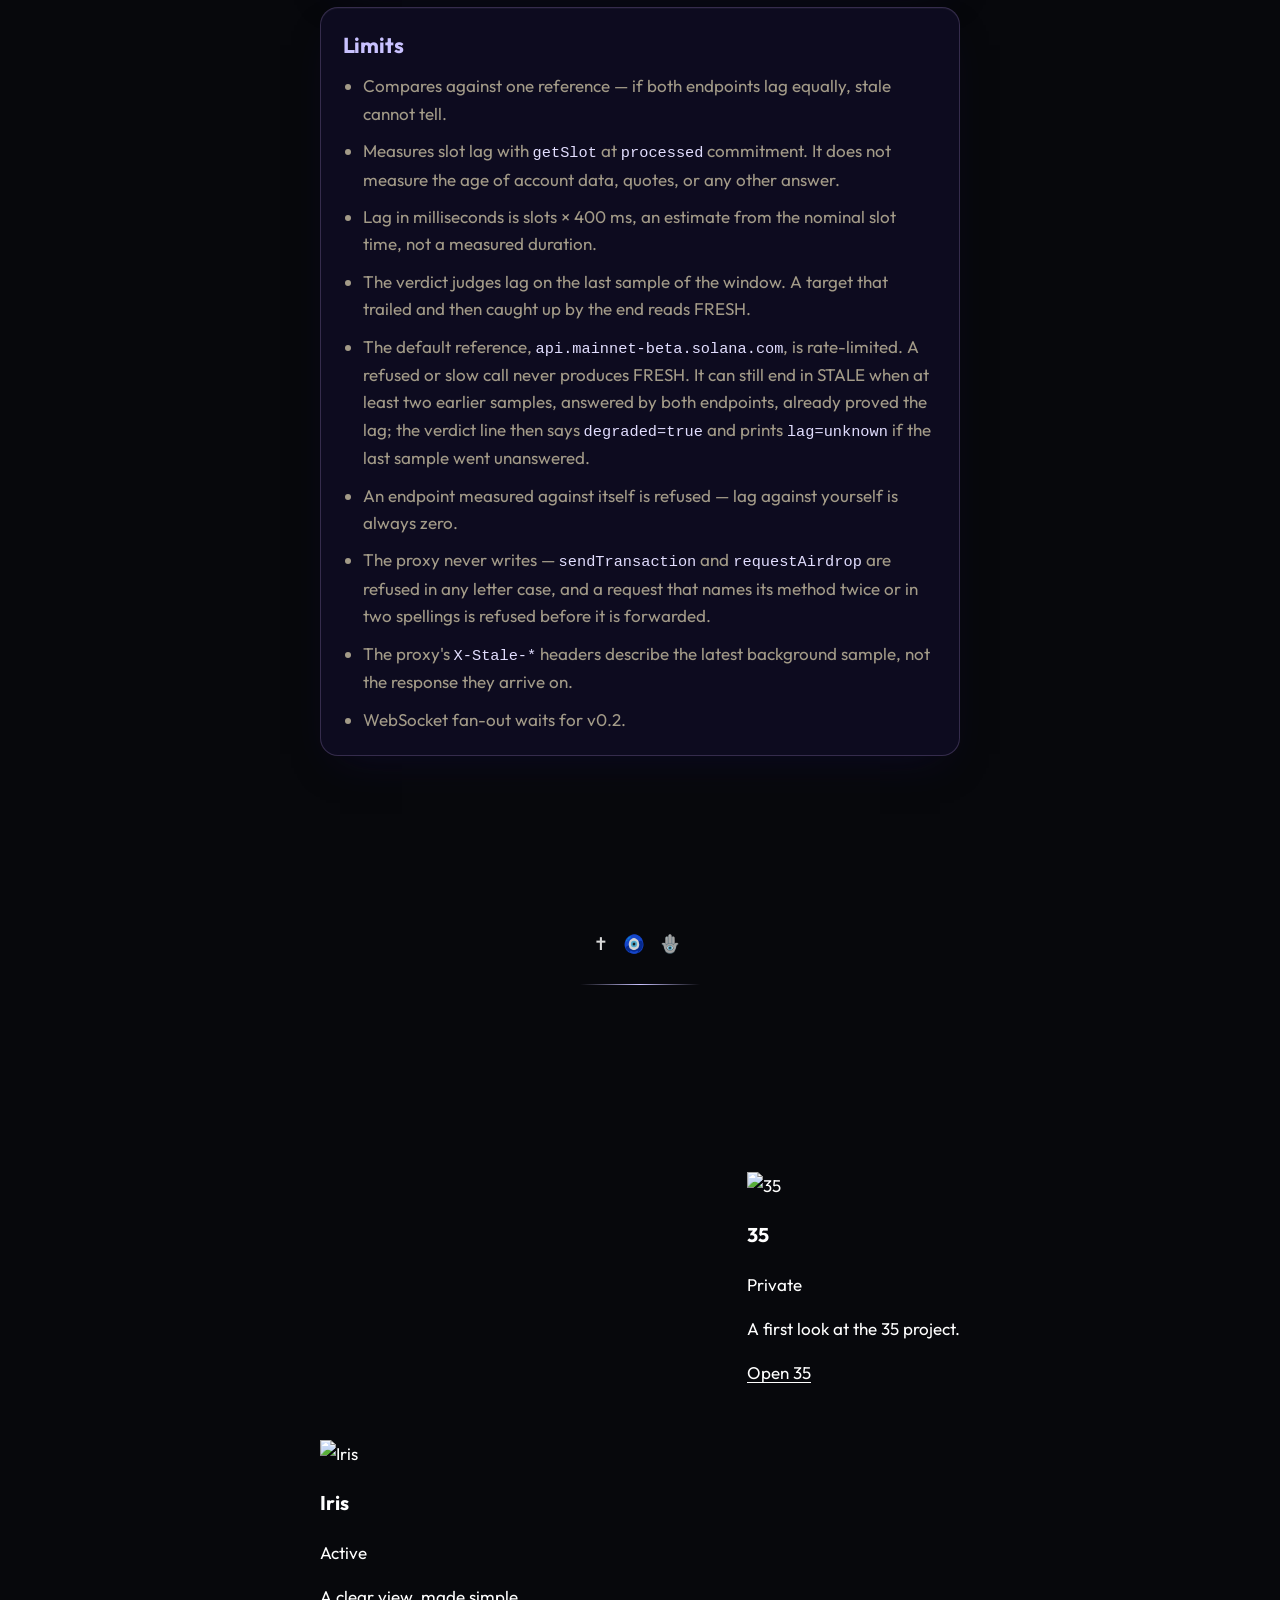
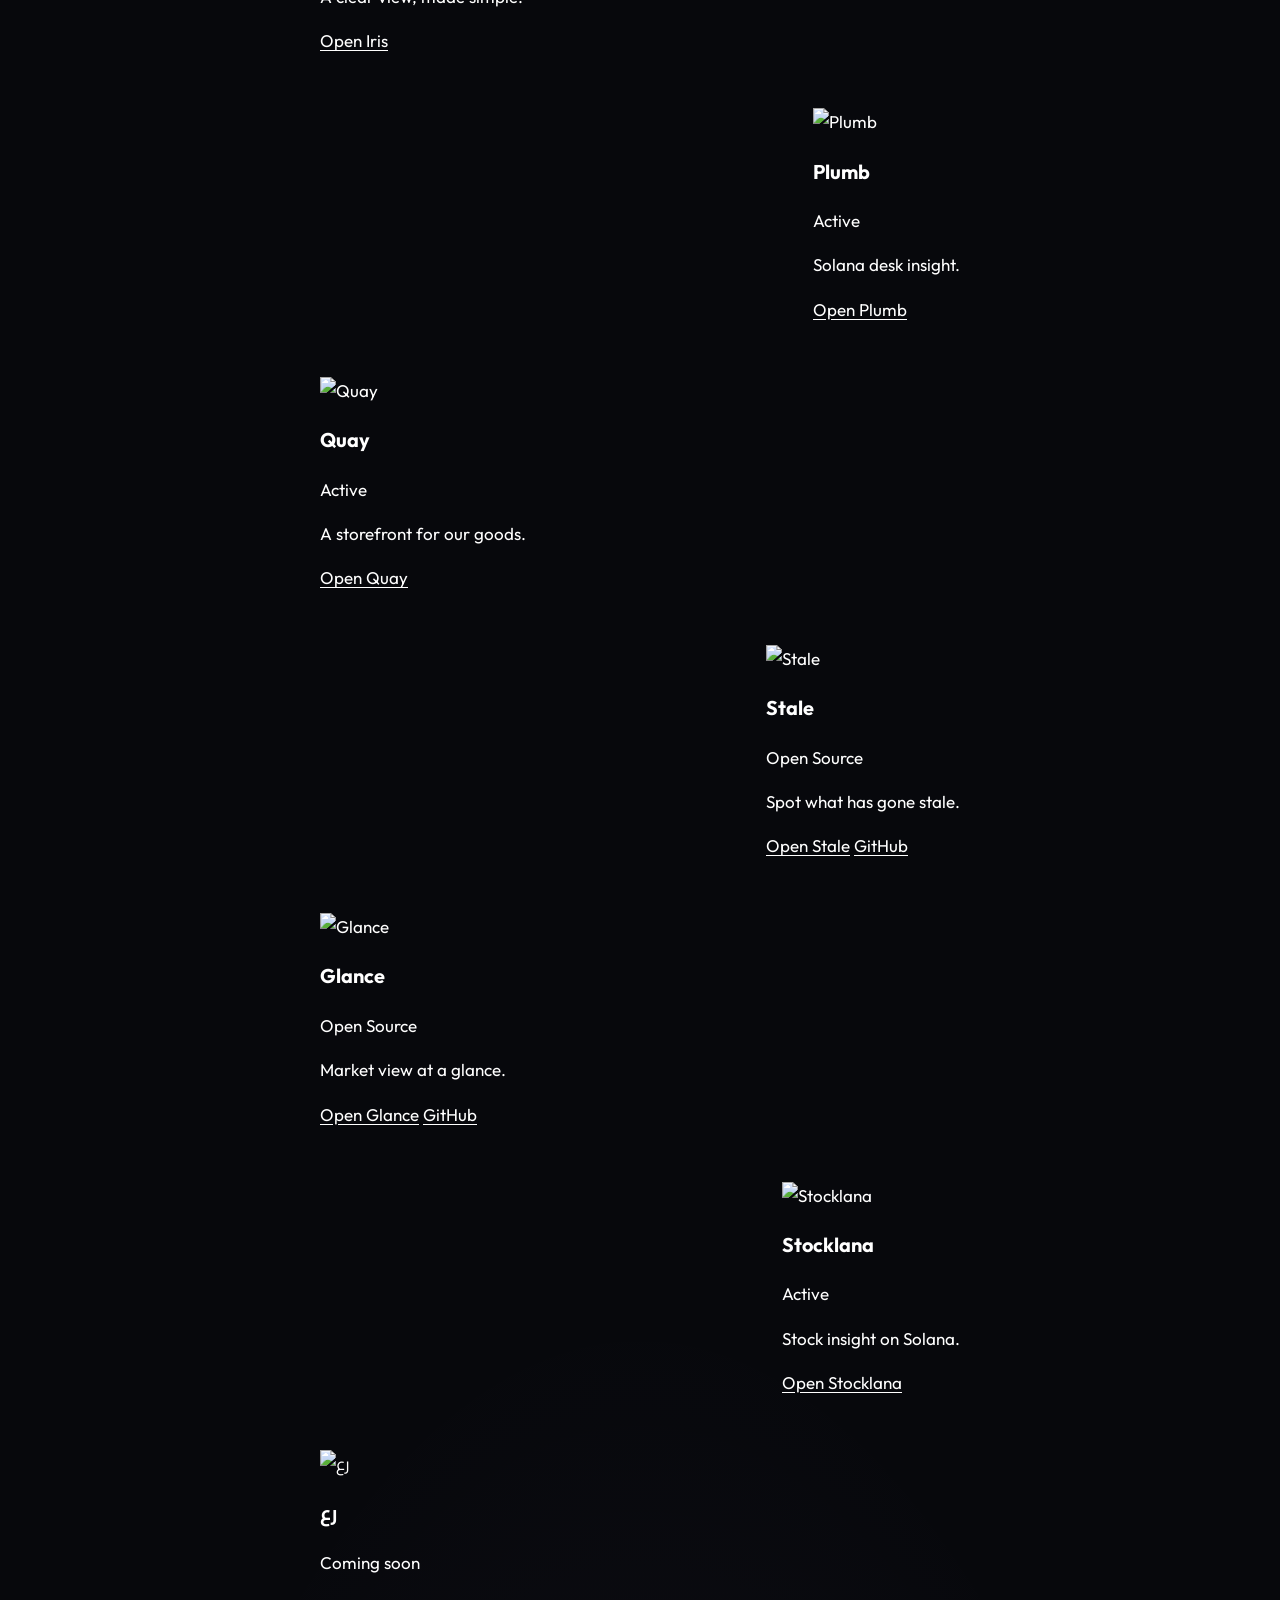
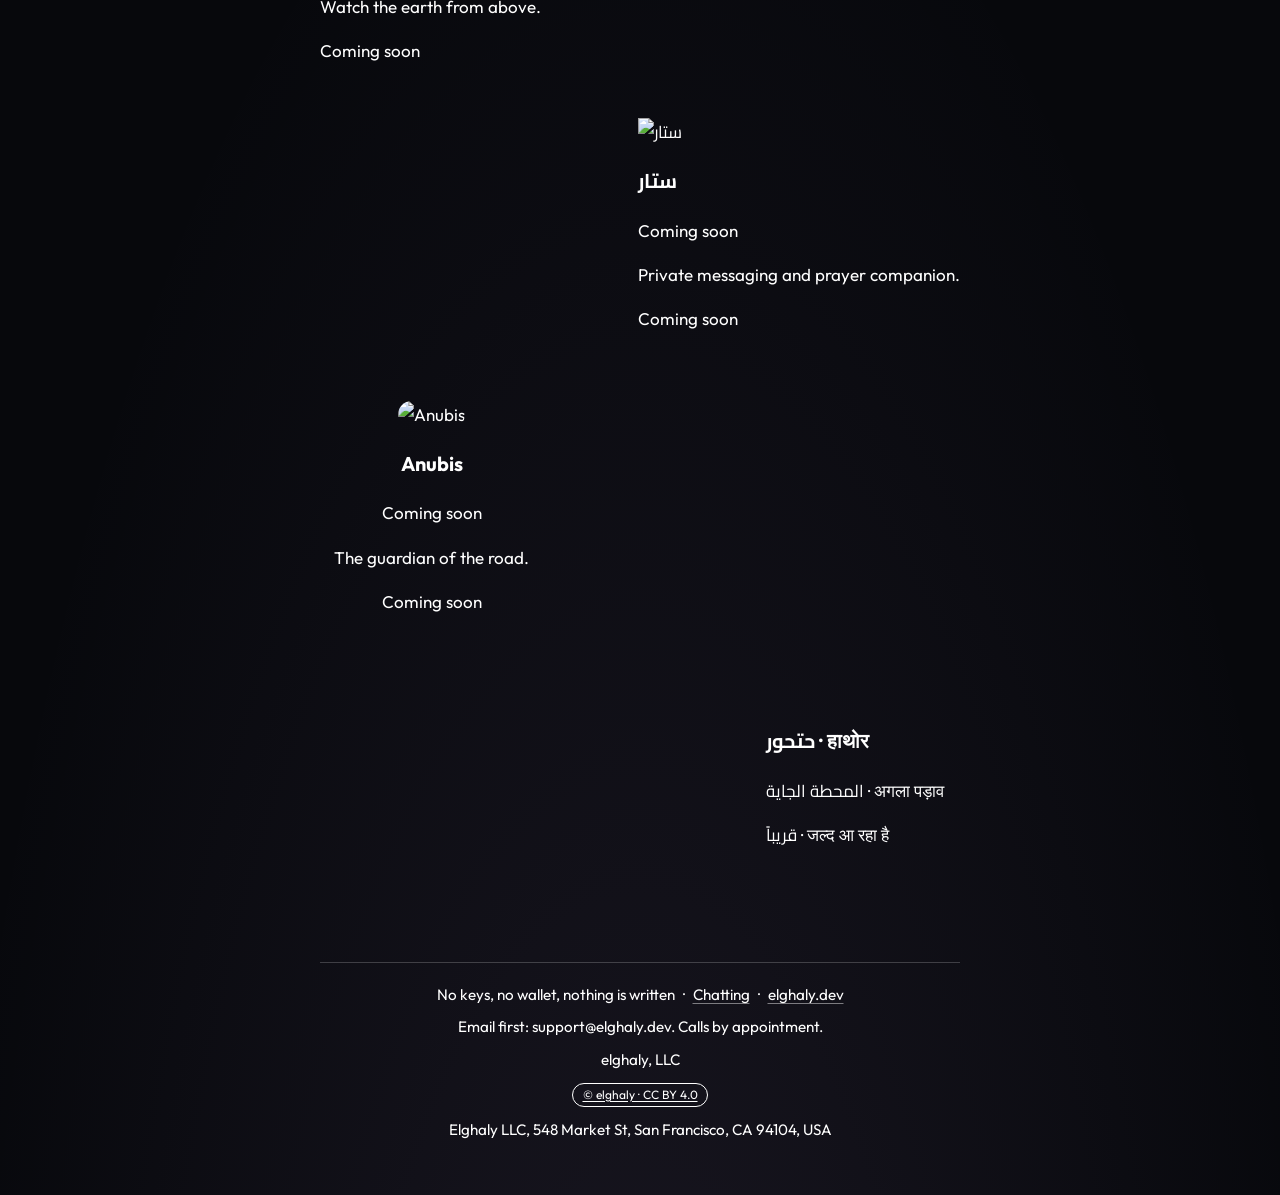
==== commit e0db4aa8: "Address with commas, and the ru/zh footer line in their own languages (#31) * footer: address with a" ====
--- a/index.html
+++ b/index.html
@@ -186,7 +186,7 @@
       <p data-i18n="footer_contact">Email first: support@elghaly.dev. Calls by appointment.</p>
       <p>elghaly, LLC</p>
       <p class="lic-badges"><a href="https://creativecommons.org/licenses/by/4.0/" rel="license">© elghaly · CC BY 4.0</a></p>
-          <p class="footer__address">Elghaly LLC · 548 Market St, San Francisco, CA 94104, USA</p>
+          <p class="footer__address">Elghaly LLC, 548 Market St, San Francisco, CA 94104, USA</p>
 </footer>
   </div>
   <script src="/i18n.js" defer></script>
